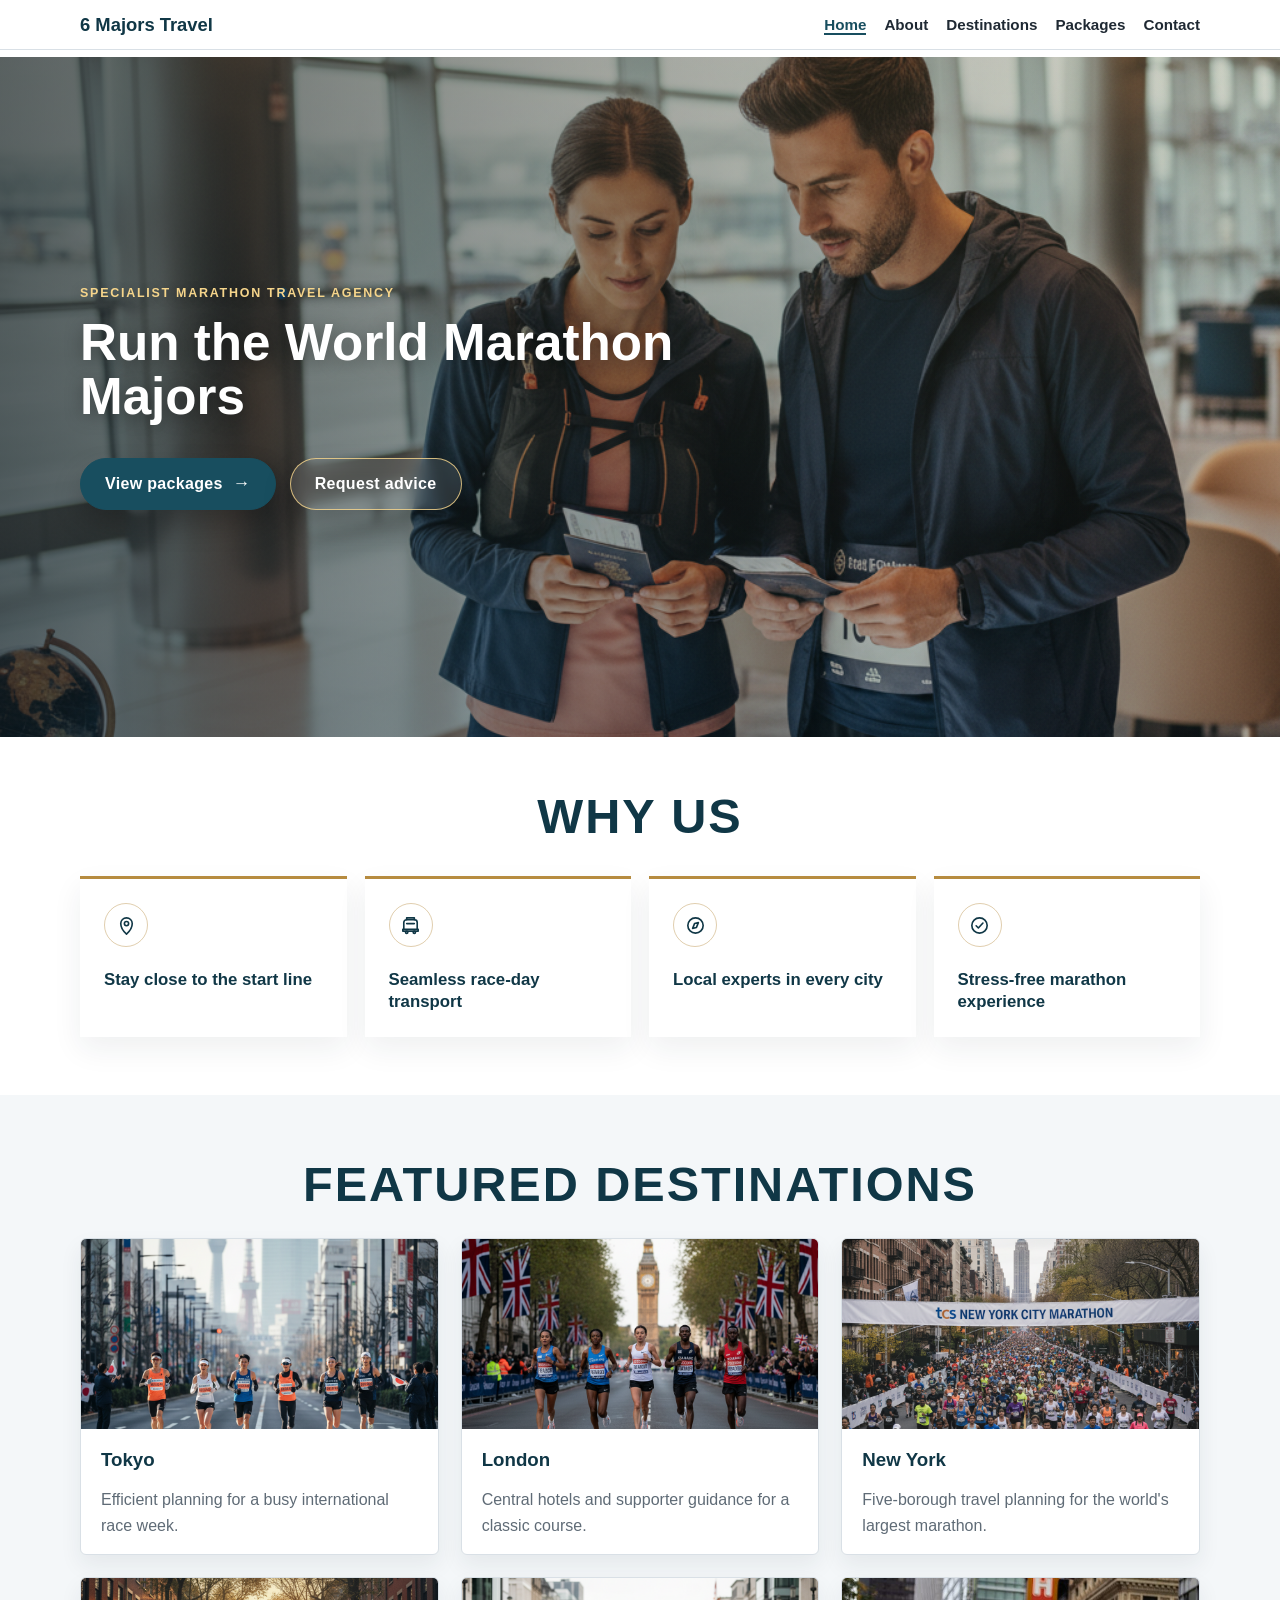
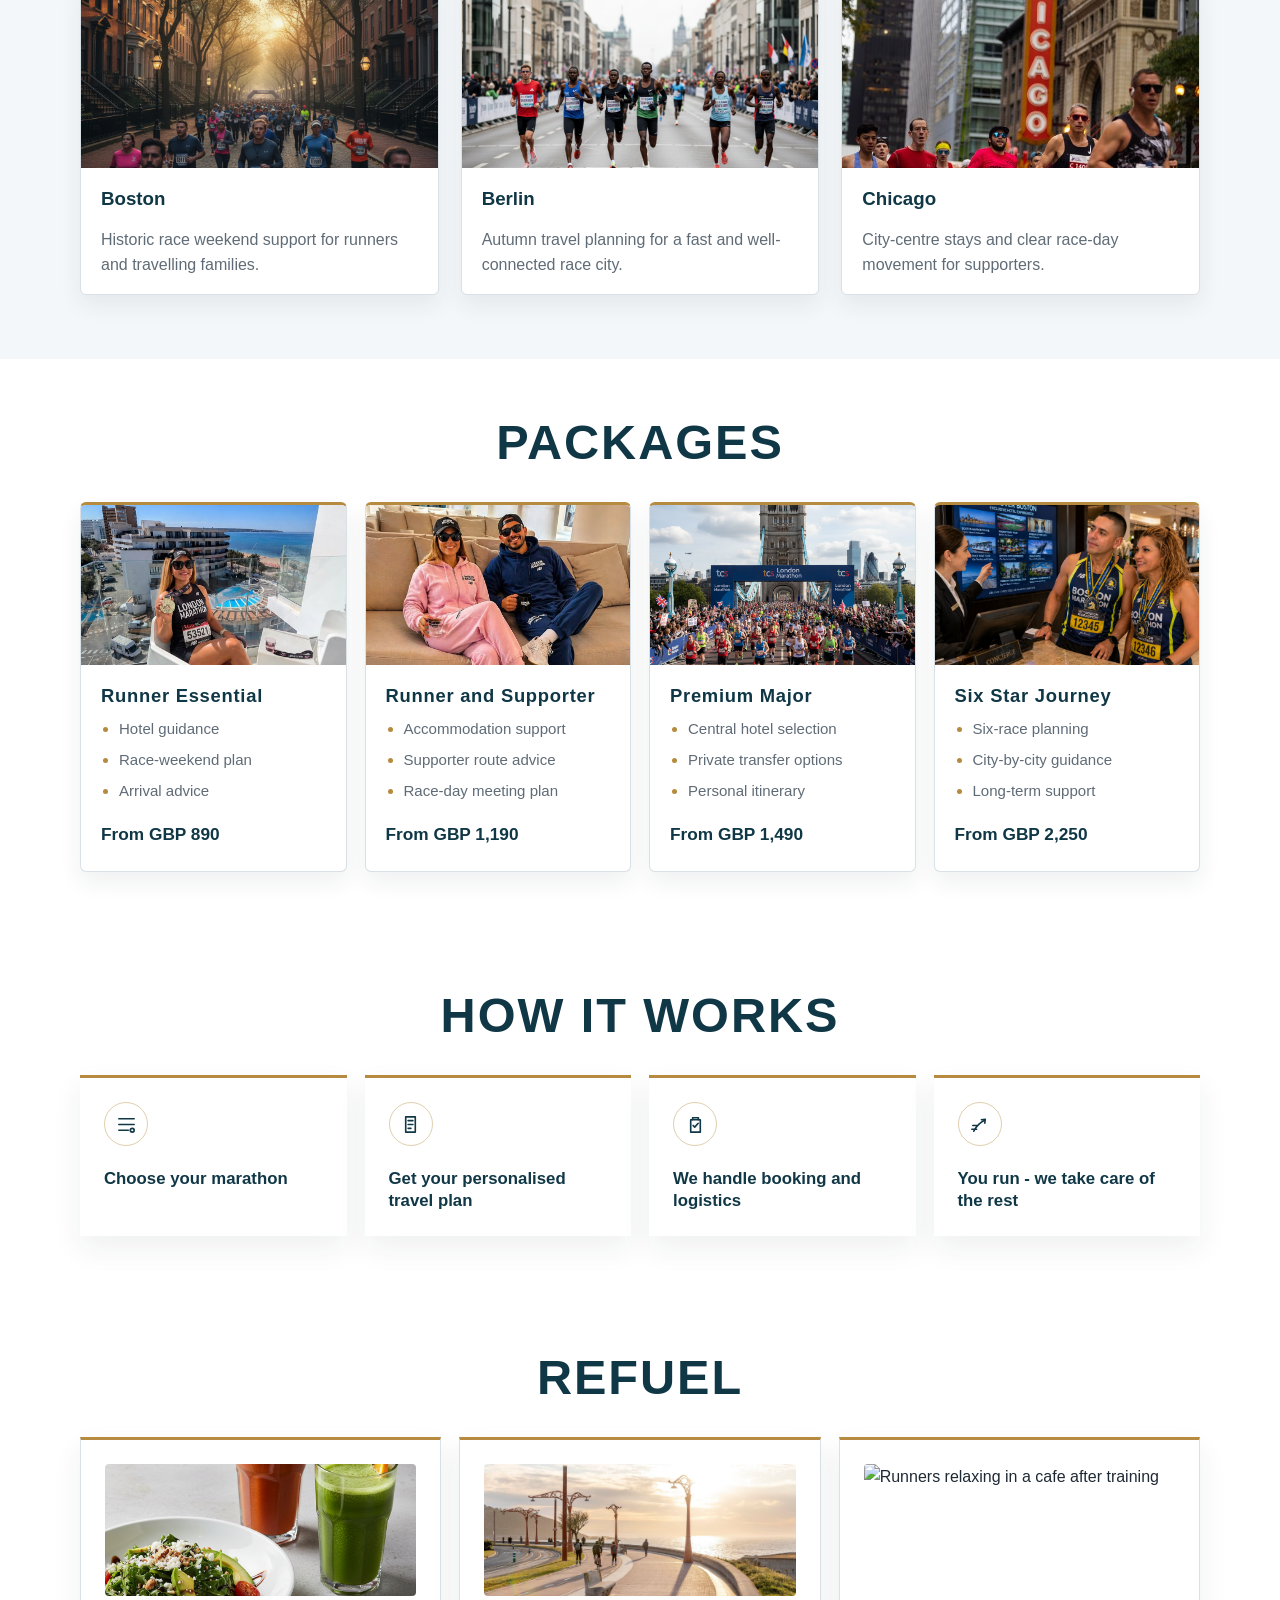
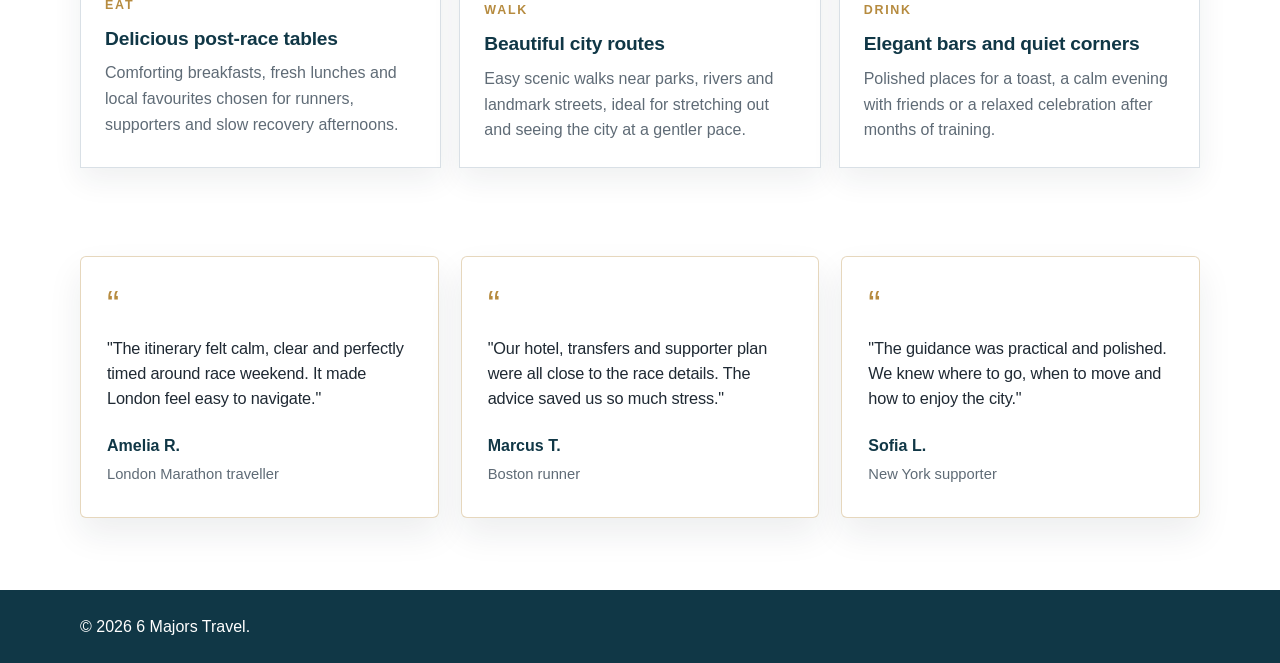
==== index.html @ 832b593b "mi cambio" ====
﻿<!DOCTYPE html>
<html lang="en">

<head>
  <meta charset="UTF-8">
  <meta name="viewport" content="width=device-width, initial-scale=1.0">
  <title>6 Majors Travel | Marathon Travel Agency</title>
  <link rel="stylesheet" href="style.css">
</head>

<body>
  <header class="site-header">
    <nav class="navbar" aria-label="Main navigation">
      <a class="logo" href="index.html">6 Majors Travel</a>
      <input class="nav-toggle-input" type="checkbox" id="nav-toggle-home">
      <label class="nav-toggle" for="nav-toggle-home">
        <span class="nav-toggle-line" aria-hidden="true"></span>
      </label>
      <ul class="nav-links">
        <li><a class="active" href="index.html">Home</a></li>
        <li><a href="about.html">About</a></li>
        <li><a href="destinations.html">Destinations</a></li>
        <li><a href="packages.html">Packages</a></li>
        <li><a href="contact.html">Contact</a></li>
      </ul>
    </nav>
  </header>

  <main>
    <section class="hero">
      <span class="hero-slide hero-slide-jornalist" aria-hidden="true"></span>
      <span class="hero-slide hero-slide-lucy" aria-hidden="true"></span>
      <div class="hero-copy">
        <p class="eyebrow">Specialist marathon travel agency</p>
        <h1>Run the World Marathon Majors</h1>

        <div class="hero-actions">
          <a class="button hero-button-primary" href="packages.html">View packages <span aria-hidden="true">→</span></a>
          <a class="button button-secondary hero-button-secondary" href="contact.html">Request advice</a>
        </div>
      </div>
    </section>

    <section class="section why-us-section">
      <div class="section-heading centered-heading">
        <h2>WHY US</h2>
      </div>
      <div class="why-us-grid">
        <article>
          <span class="why-icon" aria-hidden="true">
            <svg viewBox="0 0 24 24" focusable="false">
              <path d="M12 21s6-5.2 6-11a6 6 0 0 0-12 0c0 5.8 6 11 6 11Z"></path>
              <circle cx="12" cy="10" r="2.2"></circle>
            </svg>
          </span>
          <h3>Stay close to the start line</h3>
        </article>
        <article>
          <span class="why-icon" aria-hidden="true">
            <svg viewBox="0 0 24 24" focusable="false">
              <path d="M5 16V8.8C5 7.2 6.2 6 7.8 6h8.4C17.8 6 19 7.2 19 8.8V16"></path>
              <path d="M4 16h16v2H4z"></path>
              <path d="M8 6V4h8v2"></path>
              <circle cx="8" cy="19" r="1.2"></circle>
              <circle cx="16" cy="19" r="1.2"></circle>
              <path d="M8 10h8"></path>
            </svg>
          </span>
          <h3>Seamless race-day transport</h3>
        </article>
        <article>
          <span class="why-icon" aria-hidden="true">
            <svg viewBox="0 0 24 24" focusable="false">
              <circle cx="12" cy="12" r="8"></circle>
              <path d="m15 9-2 5-4 1 2-5 4-1Z"></path>
            </svg>
          </span>
          <h3>Local experts in every city</h3>
        </article>
        <article>
          <span class="why-icon" aria-hidden="true">
            <svg viewBox="0 0 24 24" focusable="false">
              <circle cx="12" cy="12" r="8"></circle>
              <path d="m8.5 12.3 2.3 2.3 4.8-5.2"></path>
            </svg>
          </span>
          <h3>Stress-free marathon experience</h3>
        </article>
      </div>
    </section>

    <section class="section muted">
      <div class="section-heading centered-heading">
        <h2>FEATURED DESTINATIONS</h2>
      </div>
      <div class="destination-preview">
        <article>
          <a class="destination-official-link" href="https://www.marathon.tokyo/en/" target="_blank" rel="noopener">
            <img src="assets/tokio2.png" alt="Tokyo city race scene">
            <h3>Tokyo</h3>
            <p>Efficient planning for a busy international race week.</p>
          </a>
        </article>
        <article>
          <a class="destination-official-link" href="https://www.tcslondonmarathon.com/" target="_blank" rel="noopener">
            <img src="assets/londi.png" alt="London marathon travel scene">
            <h3>London</h3>
            <p>Central hotels and supporter guidance for a classic course.</p>
          </a>
        </article>
        <article>
          <a class="destination-official-link" href="https://www.nyrr.org/tcsnycmarathon" target="_blank"
            rel="noopener">
            <img src="assets/nyork.png" alt="New York skyline">
            <h3>New York</h3>
            <p>Five-borough travel planning for the world's largest marathon.</p>
          </a>
        </article>
        <article>
          <a class="destination-official-link" href="https://www.baa.org/races/boston-marathon/" target="_blank"
            rel="noopener">
            <img src="assets/bostonepic.png" alt="Boston city race view">
            <h3>Boston</h3>
            <p>Historic race weekend support for runners and travelling families.</p>
          </a>
        </article>
        <article>
          <a class="destination-official-link" href="https://www.bmw-berlin-marathon.com/en/" target="_blank"
            rel="noopener">
            <img src="assets/berli.png" alt="Berlin city view">
            <h3>Berlin</h3>
            <p>Autumn travel planning for a fast and well-connected race city.</p>
          </a>
        </article>
        <article>
          <a class="destination-official-link" href="https://www.chicagomarathon.com/" target="_blank" rel="noopener">
            <img src="assets/chicago.jpg" alt="Chicago skyline">
            <h3>Chicago</h3>
            <p>City-centre stays and clear race-day movement for supporters.</p>
          </a>
        </article>
      </div>
    </section>

    <section class="section packages-section">
      <div class="section-heading centered-heading">
        <h2>PACKAGES</h2>
      </div>
      <div class="home-package-grid">
        <article class="package-card">
          <a class="package-contact-link" href="contact.html">
            <img src="assets/lucy3.png" alt="Runner Essential marathon travel package">
            <h2>Runner Essential</h2>
            <ul>
              <li>Hotel guidance</li>
              <li>Race-weekend plan</li>
              <li>Arrival advice</li>
            </ul>
            <p class="price">From GBP 890</p>
          </a>
        </article>
        <article class="package-card">
          <a class="package-contact-link" href="contact.html">
            <img src="assets/lucy4.png" alt="Runner and supporter travel package"
              style="--media-pos: center 28%; --media-pos-mobile: center 24%;">
            <h2>Runner and Supporter</h2>
            <ul>
              <li>Accommodation support</li>
              <li>Supporter route advice</li>
              <li>Race-day meeting plan</li>
            </ul>
            <p class="price">From GBP 1,190</p>
          </a>
        </article>
        <article class="package-card">
          <a class="package-contact-link" href="contact.html">
            <img src="assets/londonlast.png" alt="Premium city marathon travel package">
            <h2>Premium Major</h2>
            <ul>
              <li>Central hotel selection</li>
              <li>Private transfer options</li>
              <li>Personal itinerary</li>
            </ul>
            <p class="price">From GBP 1,490</p>
          </a>
        </article>
        <article class="package-card">
          <a class="package-contact-link" href="contact.html">
            <img src="assets/luzhotel.png" alt="Six Star Journey hotel travel package">
            <h2>Six Star Journey</h2>
            <ul>
              <li>Six-race planning</li>
              <li>City-by-city guidance</li>
              <li>Long-term support</li>
            </ul>
            <p class="price">From GBP 2,250</p>
          </a>
        </article>
      </div>
    </section>

    <section class="section how-it-works-section">
      <div class="section-heading centered-heading">
        <h2>HOW IT WORKS</h2>
      </div>
      <div class="process-grid">
        <article>
          <span class="why-icon" aria-hidden="true">
            <svg viewBox="0 0 24 24" focusable="false">
              <path d="M4 6h16"></path>
              <path d="M4 12h16"></path>
              <path d="M4 18h10"></path>
              <circle cx="18" cy="18" r="2"></circle>
            </svg>
          </span>
          <h3>Choose your marathon</h3>
        </article>
        <article>
          <span class="why-icon" aria-hidden="true">
            <svg viewBox="0 0 24 24" focusable="false">
              <path d="M7 4h10v16H7z"></path>
              <path d="M9.5 8h5"></path>
              <path d="M9.5 12h5"></path>
              <path d="M9.5 16h3"></path>
            </svg>
          </span>
          <h3>Get your personalised travel plan</h3>
        </article>
        <article>
          <span class="why-icon" aria-hidden="true">
            <svg viewBox="0 0 24 24" focusable="false">
              <path d="M7 7h10v13H7z"></path>
              <path d="M9 7V5h6v2"></path>
              <path d="m9.5 13 1.7 1.7 3.6-4"></path>
            </svg>
          </span>
          <h3>We handle booking and logistics</h3>
        </article>
        <article>
          <span class="why-icon" aria-hidden="true">
            <svg viewBox="0 0 24 24" focusable="false">
              <path d="M6 19c2-4.5 5.5-8.5 12-12"></path>
              <path d="m14 7 4-.5-.5 4"></path>
              <path d="M5 13h4"></path>
              <path d="M4 17h5"></path>
            </svg>
          </span>
          <h3>You run - we take care of the rest</h3>
        </article>
      </div>
    </section>

    <section class="section refuel-section">
      <div class="section-heading centered-heading">
        <h2>REFUEL</h2>
      </div>
      <div class="refuel-layout">
        <article class="refuel-feature">
          <img src="assets/healthy.png" alt="Fresh salad and smoothies for runners">
          <span>Eat</span>
          <h3>Delicious post-race tables</h3>
          <p>Comforting breakfasts, fresh lunches and local favourites chosen for runners, supporters and slow recovery
            afternoons.</p>
        </article>
        <article class="refuel-note">
          <img src="assets/Paseo-Maritimo-1536x862.jpg" alt="Seafront promenade for a recovery walk">
          <span>Walk</span>
          <h3>Beautiful city routes</h3>
          <p>Easy scenic walks near parks, rivers and landmark streets, ideal for stretching out and seeing the city at
            a gentler pace.</p>
        </article>
        <article class="refuel-note">
          <img src="assets/generated-image-1.png" alt="Runners relaxing in a cafe after training">
          <span>Drink</span>
          <h3>Elegant bars and quiet corners</h3>
          <p>Polished places for a toast, a calm evening with friends or a relaxed celebration after months of training.
          </p>
        </article>
      </div>
    </section>

    <section class="section testimonials" aria-label="Customer testimonials">
      <div class="testimonial-grid">
        <article class="testimonial-card">
          <p>"The itinerary felt calm, clear and perfectly timed around race weekend. It made London feel easy to
            navigate."</p>
          <h3>Amelia R.</h3>
          <span>London Marathon traveller</span>
        </article>
        <article class="testimonial-card">
          <p>"Our hotel, transfers and supporter plan were all close to the race details. The advice saved us so much
            stress."</p>
          <h3>Marcus T.</h3>
          <span>Boston runner</span>
        </article>
        <article class="testimonial-card">
          <p>"The guidance was practical and polished. We knew where to go, when to move and how to enjoy the city."</p>
          <h3>Sofia L.</h3>
          <span>New York supporter</span>
        </article>
      </div>
    </section>
  </main>

  <footer class="site-footer">
    <p>&copy; 2026 6 Majors Travel.</p>
  </footer>
</body>

</html>
---- style.css ----
:root {
  --ink: #1f2933;
  --muted: #5f6b76;
  --line: #d9e0e6;
  --panel: #ffffff;
  --soft: #f4f7f9;
  --brand: #184e5f;
  --brand-dark: #103746;
  --accent: #b68b3f;
  --shadow: 0 14px 32px rgba(31, 41, 51, 0.10);
}

* {
  box-sizing: border-box;
}

body {
  margin: 0;
  padding-top: 57px;
  background: #ffffff;
  color: var(--ink);
  font-family: Arial, Helvetica, sans-serif;
  font-size: 16px;
  line-height: 1.6;
}

img {
  display: block;
  max-width: 100%;
}

a {
  color: var(--brand);
}

a:focus,
button:focus,
input:focus,
select:focus,
textarea:focus {
  outline: 3px solid rgba(24, 78, 95, 0.35);
  outline-offset: 2px;
}

.site-header {
  position: fixed;
  top: 0;
  right: 0;
  left: 0;
  z-index: 10;
  background: #ffffff;
  border-bottom: 1px solid var(--line);
}

.navbar {
  display: flex;
  align-items: center;
  justify-content: space-between;
  gap: 28px;
  position: relative;
  width: min(1120px, calc(100% - 40px));
  margin: 0 auto;
  padding: 10px 0;
}

.logo {
  color: var(--brand-dark);
  font-size: 1.15rem;
  font-weight: 700;
  text-decoration: none;
}

.nav-links {
  display: flex;
  align-items: center;
  gap: 18px;
  margin: 0;
  padding: 0;
  list-style: none;
}

.nav-links a {
  color: var(--ink);
  font-size: 0.95rem;
  font-weight: 600;
  text-decoration: none;
}

.nav-links a:hover,
.nav-links a.active {
  color: var(--brand);
  border-bottom: 2px solid var(--brand);
}

.nav-toggle {
  display: none;
  align-items: center;
  justify-content: center;
  width: 48px;
  height: 48px;
  padding: 0;
  border: 1px solid rgba(16, 55, 70, 0.14);
  border-radius: 50%;
  background: #ffffff;
  color: var(--brand-dark);
  cursor: pointer;
  box-shadow: 0 10px 22px rgba(31, 41, 51, 0.08);
}

.nav-toggle-input {
  position: absolute;
  width: 1px;
  height: 1px;
  padding: 0;
  margin: -1px;
  overflow: hidden;
  clip: rect(0, 0, 0, 0);
  white-space: nowrap;
  border: 0;
}

.nav-toggle-line {
  position: relative;
  display: block;
  width: 20px;
  height: 2px;
  background: currentColor;
  transition: background 180ms ease;
}

.nav-toggle-line::before,
.nav-toggle-line::after {
  position: absolute;
  left: 0;
  width: 20px;
  height: 2px;
  background: currentColor;
  content: "";
  transition: transform 180ms ease, top 180ms ease;
}

.nav-toggle-line::before {
  top: -6px;
}

.nav-toggle-line::after {
  top: 6px;
}

.nav-toggle-input:checked + .nav-toggle .nav-toggle-line {
  background: transparent;
}

.nav-toggle-input:checked + .nav-toggle .nav-toggle-line::before {
  top: 0;
  transform: rotate(45deg);
}

.nav-toggle-input:checked + .nav-toggle .nav-toggle-line::after {
  top: 0;
  transform: rotate(-45deg);
}

.hero {
  display: flex;
  align-items: center;
  position: relative;
  overflow: hidden;
  width: 100%;
  min-height: 680px;
  padding: 96px max(20px, calc((100% - 1120px) / 2));
  background:
    linear-gradient(90deg, rgba(10, 22, 29, 0.64) 0%, rgba(10, 22, 29, 0.34) 44%, rgba(10, 22, 29, 0.06) 100%),
    linear-gradient(180deg, rgba(182, 139, 63, 0.16), rgba(16, 55, 70, 0.10));
}

.hero::before,
.hero::after,
.hero-slide {
  position: absolute;
  inset: 0;
  z-index: -1;
  background-size: cover;
  background-repeat: no-repeat;
  content: "";
}

.hero::before {
  background-image: url("assets/portada.png");
  background-position: 62% 28%;
  animation: heroFirstImage 40s infinite;
}

.hero::after {
  background-image: url("assets/run.webp");
  background-position: center 38%;
  opacity: 0;
  animation: heroSecondImage 40s infinite;
}

.hero-slide-jornalist {
  background-image: url("assets/jornalist.png");
  background-position: 53% center;
  opacity: 0;
  animation: heroThirdImage 40s infinite;
}

.hero-slide-lucy {
  background-image: url("assets/lucy11.png");
  background-position: center 38%;
  opacity: 0;
  animation: heroFourthImage 40s infinite;
}

.hero-copy {
  position: relative;
  max-width: 700px;
}

@keyframes heroFirstImage {
  0%,
  22% {
    opacity: 1;
  }

  27%,
  94% {
    opacity: 0;
  }

  100% {
    opacity: 1;
  }
}

@keyframes heroSecondImage {
  0%,
  22% {
    opacity: 0;
  }

  27%,
  47% {
    opacity: 1;
  }

  52%,
  100% {
    opacity: 0;
  }
}

@keyframes heroThirdImage {
  0%,
  47% {
    opacity: 0;
  }

  52%,
  72% {
    opacity: 1;
  }

  77%,
  100% {
    opacity: 0;
  }
}

@keyframes heroFourthImage {
  0%,
  72% {
    opacity: 0;
  }

  77%,
  94% {
    opacity: 1;
  }

  100% {
    opacity: 0;
  }
}

.hero h1,
.page-hero h1,
.section-heading h2 {
  margin: 0;
  color: var(--brand-dark);
  font-size: clamp(2.2rem, 4vw, 4.5rem);
  line-height: 1.05;
}

.hero p,
.page-hero p,
.section-heading p {
  color: var(--muted);
}

.hero h1 {
  color: #ffffff;
  max-width: 760px;
  text-shadow: 0 3px 18px rgba(0, 0, 0, 0.34);
}

.hero p {
  color: rgba(255, 255, 255, 0.94);
  max-width: 620px;
  text-shadow: 0 2px 12px rgba(0, 0, 0, 0.30);
}

.hero .eyebrow {
  color: #f6d58b;
}

.hero .button-secondary {
  border-color: rgba(246, 213, 139, 0.82);
  background: rgba(255, 255, 255, 0.10);
  color: #ffffff;
}

.hero .button-secondary:hover {
  background: rgba(246, 213, 139, 0.18);
}

.eyebrow {
  margin: 0 0 12px;
  color: var(--accent);
  font-size: 0.78rem;
  font-weight: 700;
  letter-spacing: 0.14em;
  text-transform: uppercase;
}

.hero-actions {
  display: flex;
  flex-wrap: wrap;
  gap: 14px;
  margin-top: 34px;
}

.hero .button {
  min-height: 52px;
  padding: 0 24px;
  border-radius: 999px;
  letter-spacing: 0.02em;
  box-shadow: 0 14px 28px rgba(0, 0, 0, 0.22);
  transition: transform 180ms ease, box-shadow 180ms ease, background 180ms ease;
}

.hero .button:hover {
  transform: translateY(-2px);
  box-shadow: 0 18px 34px rgba(0, 0, 0, 0.28);
}

.hero-button-primary {
  gap: 10px;
  border-color: #f6d58b;
  background: linear-gradient(135deg, #f6d58b, #b68b3f);
  color: #14222b;
}

.hero-button-primary:hover {
  background: linear-gradient(135deg, #ffe3a4, #c99b49);
}

.hero-button-primary span {
  font-size: 1.1rem;
  line-height: 1;
}

.hero-button-secondary {
  backdrop-filter: blur(8px);
}

.button {
  display: inline-flex;
  align-items: center;
  justify-content: center;
  min-height: 46px;
  padding: 0 20px;
  border: 1px solid var(--brand);
  background: var(--brand);
  color: #ffffff;
  font-weight: 700;
  text-decoration: none;
  cursor: pointer;
}

.button:hover {
  background: var(--brand-dark);
}

.button-secondary {
  background: #ffffff;
  color: var(--brand);
}

.button-secondary:hover {
  background: var(--soft);
}

.section,
.page-hero {
  width: min(1120px, calc(100% - 40px));
  margin: 0 auto;
  padding: 64px 0;
}

.intro-heading {
  position: relative;
  padding-top: 46px;
  padding-bottom: 34px;
  background: #ffffff;
}

.intro-heading::before {
  display: block;
  width: 72px;
  height: 3px;
  margin: 0 auto 22px;
  background: var(--accent);
  content: "";
}

.intro-heading .section-heading {
  margin-bottom: 0;
}

.intro-heading h2 {
  max-width: 820px;
  margin-right: auto;
  margin-left: auto;
  font-size: clamp(2rem, 3.2vw, 3.4rem);
  line-height: 1.12;
}

.intro-heading .eyebrow {
  margin-bottom: 10px;
}

.why-us-section,
.how-it-works-section {
  padding-top: 54px;
  padding-bottom: 58px;
}

.why-us-section .section-heading,
.how-it-works-section .section-heading {
  margin-bottom: 34px;
}

.why-us-section h2,
.how-it-works-section h2 {
  font-size: clamp(2rem, 3.8vw, 3.5rem);
  letter-spacing: 0.04em;
}

.why-us-grid,
.process-grid {
  display: grid;
  grid-template-columns: repeat(4, minmax(0, 1fr));
  gap: 18px;
}

.why-us-grid article,
.process-grid article {
  min-height: 150px;
  padding: 24px;
  border-top: 3px solid var(--accent);
  background: #ffffff;
  box-shadow: 0 12px 28px rgba(31, 41, 51, 0.07);
}

.why-icon {
  display: inline-flex;
  align-items: center;
  justify-content: center;
  width: 44px;
  height: 44px;
  margin-bottom: 22px;
  border: 1px solid rgba(182, 139, 63, 0.42);
  border-radius: 50%;
  color: var(--brand-dark);
}

.why-icon svg {
  width: 23px;
  height: 23px;
  fill: none;
  stroke: currentColor;
  stroke-linecap: round;
  stroke-linejoin: round;
  stroke-width: 1.7;
}

.why-us-grid h3,
.process-grid h3 {
  margin: 0;
  color: var(--brand-dark);
  font-size: 1.05rem;
  line-height: 1.3;
}

.page-hero {
  max-width: 860px;
  text-align: center;
}

.page-hero p:last-child {
  margin-right: auto;
  margin-left: auto;
  max-width: 720px;
}

.muted {
  width: 100%;
  max-width: none;
  padding-right: max(20px, calc((100% - 1120px) / 2));
  padding-left: max(20px, calc((100% - 1120px) / 2));
  background: var(--soft);
}

.section-heading {
  max-width: 720px;
  margin-bottom: 28px;
}

.centered-heading {
  margin-right: auto;
  margin-left: auto;
  text-align: center;
}

.mobile-scroll-hint {
  display: none;
}

main > .section .centered-heading h2 {
  font-size: clamp(2rem, 3.8vw, 3.5rem);
  letter-spacing: 0.04em;
}

.service-grid,
.destination-preview,
.destination-grid,
.package-grid,
.testimonial-grid {
  display: grid;
  grid-template-columns: repeat(3, minmax(0, 1fr));
  gap: 22px;
}

.info-card,
.destination-preview article,
.destination-card,
.package-card,
.contact-panel {
  background: var(--panel);
  border: 1px solid var(--line);
  border-radius: 6px;
  box-shadow: 0 10px 22px rgba(31, 41, 51, 0.07);
}

.info-card {
  padding: 24px;
}

.info-card h3,
.destination-preview h3,
.destination-card h2,
.package-card h2,
.contact-panel h2,
.reference-list h2 {
  margin: 0 0 10px;
  color: var(--brand-dark);
  line-height: 1.2;
}

.info-card p,
.destination-preview p,
.destination-card p,
.package-card p,
.contact-panel p,
.reference-list p {
  color: var(--muted);
}

.destination-preview article,
.destination-card,
.package-card {
  overflow: hidden;
}

.destination-preview article.no-border,
.destination-card.no-border {
  border: 0;
}

.destination-preview img,
.destination-card img,
.package-card img {
  width: 100%;
  height: 190px;
  object-fit: var(--media-fit, cover);
  object-position: var(--media-pos, center);
  background: var(--soft);
}

.destination-preview img {
  transition: transform 260ms ease;
}

.destination-preview article:hover img {
  transform: scale(1.04);
}

.destination-preview h3,
.destination-preview p,
.destination-preview .card-link,
.destination-card h2,
.destination-card p,
.package-card h2,
.package-card p,
.package-card ul {
  margin-right: 20px;
  margin-left: 20px;
}

.destination-preview h3,
.destination-card h2,
.package-card h2 {
  margin-top: 20px;
}

.card-link {
  display: inline-flex;
  margin-bottom: 22px;
  color: var(--brand);
  font-size: 0.92rem;
  font-weight: 700;
  text-decoration: none;
}

.card-link:hover {
  color: var(--brand-dark);
  text-decoration: underline;
}

.destination-official-link {
  display: block;
  color: inherit;
  text-decoration: none;
}

.destination-official-link:focus-visible {
  outline: 3px solid rgba(24, 78, 95, 0.35);
  outline-offset: 4px;
}

.package-contact-link {
  display: block;
  color: inherit;
  text-decoration: none;
}

.package-contact-link:focus-visible {
  outline: 3px solid rgba(24, 78, 95, 0.35);
  outline-offset: 4px;
}

.refuel-section {
  padding-top: 58px;
  padding-bottom: 64px;
}

.refuel-section .section-heading {
  margin-bottom: 34px;
}

.refuel-section h2 {
  font-size: clamp(2rem, 3.8vw, 3.5rem);
  letter-spacing: 0.04em;
}

.refuel-layout {
  display: grid;
  grid-template-columns: repeat(3, minmax(0, 1fr));
  gap: 18px;
}

.refuel-feature,
.refuel-note {
  min-height: 260px;
  padding: 24px;
  border: 1px solid var(--line);
  border-top: 3px solid var(--accent);
  background: #ffffff;
  box-shadow: 0 12px 28px rgba(31, 41, 51, 0.07);
}

.refuel-feature {
  display: flex;
  flex-direction: column;
}

.refuel-feature img,
.refuel-note img {
  width: 100%;
  height: 132px;
  object-fit: cover;
  border-radius: 4px;
  object-position: var(--media-pos, center);
}

.refuel-feature span,
.refuel-note span {
  color: var(--accent);
  font-size: 0.78rem;
  font-weight: 700;
  letter-spacing: 0.14em;
  text-transform: uppercase;
}

.refuel-feature h3,
.refuel-note h3 {
  margin: 12px 0 10px;
  color: var(--brand-dark);
  line-height: 1.18;
  letter-spacing: -0.01em;
}

.refuel-feature h3,
.refuel-note h3 {
  font-size: 1.2rem;
}

.refuel-feature p,
.refuel-note p {
  margin: 0;
  color: var(--muted);
}

.packages-section {
  padding-top: 58px;
  padding-bottom: 64px;
}

.packages-section .section-heading {
  margin-bottom: 34px;
}

.packages-section h2 {
  font-size: clamp(2rem, 3.8vw, 3.5rem);
  letter-spacing: 0.04em;
}

.home-package-grid {
  display: grid;
  grid-template-columns: repeat(4, minmax(0, 1fr));
  gap: 18px;
}

.home-package-grid .package-card {
  border-top: 3px solid var(--accent);
}

.home-package-grid .package-card img {
  height: 160px;
}

.home-package-grid .package-card h2 {
  font-size: 1.15rem;
}

.home-package-grid .package-card ul {
  display: grid;
  gap: 7px;
  margin-top: 0;
  margin-bottom: 18px;
  color: var(--muted);
  font-size: 0.94rem;
}

.home-package-grid .package-card li::marker {
  color: var(--accent);
}

.home-package-grid .price {
  margin-bottom: 22px;
  color: var(--brand-dark);
  font-size: 1.08rem;
}

.testimonials {
  padding-top: 24px;
  padding-bottom: 72px;
}

.testimonial-card {
  position: relative;
  padding: 30px 26px;
  background: #ffffff;
  border: 1px solid rgba(182, 139, 63, 0.34);
  border-radius: 6px;
  box-shadow: 0 16px 34px rgba(31, 41, 51, 0.08);
}

.testimonial-card::before {
  display: block;
  margin-bottom: 12px;
  color: var(--accent);
  font-size: 2.3rem;
  line-height: 1;
  content: "\201C";
}

.testimonial-card p {
  margin: 0 0 22px;
  color: var(--ink);
  font-size: 1.02rem;
  line-height: 1.55;
  letter-spacing: -0.01em;
}

.testimonial-card h3 {
  margin: 0;
  color: var(--brand-dark);
  font-size: 1rem;
}

.testimonial-card span {
  display: block;
  margin-top: 4px;
  color: var(--muted);
  font-size: 0.92rem;
}

.final-cta {
  padding-top: 24px;
  padding-bottom: 72px;
  text-align: center;
}

.final-cta-box {
  max-width: 920px;
  margin: 0 auto;
  padding: 42px 28px;
  border: 1px solid rgba(246, 213, 139, 0.72);
  border-radius: 6px;
  background: var(--brand-dark);
  color: #ffffff;
}

.final-cta-box h2 {
  max-width: 780px;
  margin: 0 auto 26px;
  color: #ffffff;
  font-size: clamp(2rem, 4vw, 4rem);
  line-height: 1.05;
}

.final-cta-box .button {
  border-color: #f6d58b;
  background: linear-gradient(135deg, #f6d58b, #b68b3f);
  color: #14222b;
}

.final-cta-box .button:hover {
  background: linear-gradient(135deg, #ffe3a4, #c99b49);
}

.two-column {
  display: grid;
  grid-template-columns: minmax(0, 1fr) minmax(280px, 0.85fr);
  gap: 38px;
  align-items: center;
}

.two-column img {
  width: 100%;
  height: 380px;
  object-fit: cover;
  object-position: var(--media-pos, center);
  border-radius: 6px;
  box-shadow: var(--shadow);
}

.price {
  color: var(--brand-dark);
  font-size: 1.3rem;
  font-weight: 700;
}

.package-card ul {
  padding-left: 18px;
  color: var(--muted);
}

.featured {
  border-top: 4px solid var(--accent);
}

.contact-layout {
  display: grid;
  grid-template-columns: minmax(0, 1fr) 340px;
  gap: 32px;
  align-items: start;
}

.contact-form {
  display: grid;
  gap: 12px;
  padding: 26px;
  background: var(--soft);
  border: 1px solid var(--line);
  border-radius: 6px;
}

.contact-form label {
  font-weight: 700;
}

.contact-form input,
.contact-form select,
.contact-form textarea {
  width: 100%;
  padding: 12px;
  border: 1px solid #b9c4cc;
  border-radius: 4px;
  background: #ffffff;
  color: var(--ink);
  font: inherit;
}

.contact-panel {
  padding: 24px;
}

.reference-list {
  max-width: 860px;
  margin: 0 auto;
}

.reference-list p {
  padding-bottom: 14px;
  border-bottom: 1px solid var(--line);
}

.site-footer {
  display: flex;
  align-items: center;
  justify-content: space-between;
  gap: 20px;
  padding: 24px max(20px, calc((100% - 1120px) / 2));
  background: var(--brand-dark);
  color: #ffffff;
}

.site-footer p {
  margin: 0;
}

.site-footer a {
  color: #ffffff;
}

@media (max-width: 860px) {
  body {
    padding-top: 65px;
  }

  .site-header {
    z-index: 1000;
  }

  .navbar {
    flex-wrap: wrap;
    gap: 16px;
    padding: 8px 0;
  }

  .nav-toggle {
    display: inline-flex;
  }

  .nav-links {
    display: none;
    position: absolute;
    top: calc(100% + 10px);
    right: 0;
    left: 0;
    z-index: 9;
    flex-direction: column;
    align-items: stretch;
    gap: 6px;
    padding: 14px;
    border: 1px solid rgba(16, 55, 70, 0.10);
    border-radius: 18px;
    background: rgba(255, 255, 255, 0.97);
    box-shadow: 0 20px 42px rgba(16, 55, 70, 0.16);
    opacity: 0;
    visibility: hidden;
    transform: translateY(-8px);
    pointer-events: none;
    transition: opacity 180ms ease, transform 180ms ease, visibility 180ms ease;
  }

  .nav-toggle-input:checked ~ .nav-links {
    display: flex;
    opacity: 1;
    visibility: visible;
    transform: translateY(0);
    pointer-events: auto;
  }

  .nav-links li {
    width: 100%;
  }

  .nav-links a {
    display: block;
    width: 100%;
    padding: 11px 12px;
    border-radius: 12px;
  }

  .nav-links a:hover,
  .nav-links a.active {
    border-bottom: none;
    background: var(--soft);
  }

  .site-footer {
    flex-direction: column;
    align-items: flex-start;
  }

  .nav-links {
    gap: 10px;
  }

  .two-column,
  .contact-layout {
    grid-template-columns: 1fr;
    gap: 24px;
  }

  .service-grid,
  .destination-preview,
  .destination-grid,
  .package-grid,
  .testimonial-grid,
  .why-us-grid,
  .process-grid,
  .home-package-grid {
    grid-template-columns: 1fr 1fr;
  }

  .refuel-layout {
    grid-template-columns: 1fr 1fr;
  }

  .hero {
    min-height: 620px;
    padding-top: 84px;
    padding-bottom: 84px;
  }

  .hero-copy {
    max-width: 560px;
  }

  .page-hero {
    padding-top: 52px;
    padding-bottom: 40px;
  }

  .final-cta-box {
    padding: 34px 24px;
  }

  .refuel-feature h3,
  .refuel-note h3 {
    line-height: 1.14;
    letter-spacing: -0.015em;
  }

  .refuel-feature p,
  .refuel-note p,
  .testimonial-card p {
    line-height: 1.38;
    letter-spacing: -0.01em;
  }
}

@media (max-width: 560px) {
  .navbar,
  .section,
  .page-hero {
    width: min(100% - 28px, 1120px);
  }

  .section,
  .page-hero {
    padding-top: 42px;
    padding-bottom: 42px;
  }

  .section-heading {
    margin-bottom: 18px;
  }

  .mobile-scroll-hint {
    display: block;
    margin: 8px 0 0;
    color: var(--muted);
    font-size: 0.72rem;
    font-weight: 700;
    letter-spacing: 0.08em;
    text-transform: uppercase;
  }

  .eyebrow {
    margin-bottom: 8px;
    font-size: 0.72rem;
  }

  .nav-links {
    width: 100%;
  }

  .service-grid {
    grid-template-columns: 1fr;
  }

  .destination-grid,
  .package-grid,
  .home-package-grid {
    display: grid;
    grid-template-columns: repeat(2, minmax(0, 1fr));
    gap: 12px;
  }

  .destination-preview {
    display: flex;
    position: relative;
    gap: 12px;
    overflow-x: auto;
    padding-bottom: 8px;
    padding-left: 2px;
    scroll-padding-left: 2px;
    scroll-snap-type: x proximity;
    overscroll-behavior-x: contain;
    scrollbar-width: thin;
    -webkit-overflow-scrolling: touch;
  }

  .destination-preview::after {
    position: sticky;
    right: 0;
    width: 28px;
    min-width: 28px;
    background: linear-gradient(90deg, rgba(244, 247, 249, 0), rgba(244, 247, 249, 0.96));
    content: "";
    pointer-events: none;
  }

  .refuel-layout,
  .testimonial-grid {
    display: grid;
    grid-auto-flow: column;
    grid-auto-columns: 88%;
    gap: 14px;
    overflow-x: auto;
    padding-bottom: 8px;
    padding-left: 2px;
    scroll-padding-left: 2px;
    scroll-snap-type: x proximity;
    overscroll-behavior-x: contain;
    scrollbar-width: thin;
    -webkit-overflow-scrolling: touch;
  }

  .destination-preview article {
    flex: 0 0 72%;
    min-height: 100%;
    scroll-snap-align: start;
  }

  .refuel-feature,
  .refuel-note,
  .testimonial-card {
    min-height: 100%;
    scroll-snap-align: start;
  }

  .why-us-grid {
    grid-template-columns: repeat(2, minmax(0, 1fr));
    gap: 12px;
  }

  .process-grid {
    grid-template-columns: repeat(2, minmax(0, 1fr));
    gap: 12px;
  }

  .hero {
    align-items: flex-start;
    min-height: 560px;
    padding: 28px 14px 62px;
  }

  .hero-actions {
    width: 100%;
    margin-top: 130px;
    gap: 8px;
  }

  .hero .button {
    width: auto;
    min-height: 38px;
    padding: 0 14px;
    font-size: 0.82rem;
    box-shadow: none;
  }

  .hero-button-primary {
    border-color: rgba(246, 213, 139, 0.78);
    background: rgba(246, 213, 139, 0.82);
  }

  .hero-button-secondary {
    border-color: rgba(255, 255, 255, 0.46);
    background: rgba(255, 255, 255, 0.08);
  }

  .hero::before {
    background-position: 70% top !important;
  }

  .hero::after {
    background-position: 60% top !important;
  }

  .hero-slide-jornalist {
    background-position: 58% top !important;
  }

  .hero-slide-lucy {
    background-position: center top !important;
  }

  .two-column img {
    height: 280px;
    object-position: var(--media-pos-mobile, var(--media-pos, center 40%));
  }

  .destination-preview img,
  .destination-card img,
  .package-card img,
  .refuel-feature img,
  .refuel-note img {
    height: 118px;
    object-position: var(--media-pos-mobile, var(--media-pos, center));
  }

  .contact-form,
  .contact-panel,
  .info-card,
  .refuel-feature,
  .refuel-note,
  .testimonial-card,
  .why-us-grid article,
  .process-grid article {
    padding: 20px;
  }

  .why-us-grid article {
    min-height: 0;
    display: flex;
    flex-direction: column;
    align-items: center;
    justify-content: center;
    padding: 18px 12px;
    text-align: center;
  }

  .why-us-grid h3 {
    font-size: 0.88rem;
    line-height: 1.2;
  }

  .why-us-grid .why-icon {
    width: 38px;
    height: 38px;
    margin-bottom: 14px;
  }

  .why-us-grid .why-icon svg {
    width: 20px;
    height: 20px;
  }

  .process-grid article {
    min-height: 0;
    display: flex;
    flex-direction: column;
    align-items: center;
    justify-content: center;
    padding: 18px 12px;
    text-align: center;
  }

  .process-grid h3 {
    font-size: 0.88rem;
    line-height: 1.2;
  }

  .process-grid .why-icon {
    width: 38px;
    height: 38px;
    margin-bottom: 14px;
  }

  .process-grid .why-icon svg {
    width: 20px;
    height: 20px;
  }

  .destination-preview h3,
  .destination-preview p,
  .destination-preview .card-link,
  .destination-card h2,
  .destination-card p,
  .package-card h2,
  .package-card p,
  .package-card ul {
    margin-right: 14px;
    margin-left: 14px;
  }

  .destination-preview h3,
  .destination-card h2,
  .package-card h2 {
    margin-top: 12px;
    margin-bottom: 6px;
    font-size: 0.94rem;
  }

  .destination-preview p,
  .destination-card p,
  .package-card p,
  .refuel-feature p,
  .refuel-note p,
  .testimonial-card p,
  .page-hero p:last-child {
    overflow: visible;
  }

  .home-package-grid .package-card ul,
  .package-grid .package-card ul {
    display: none;
  }

  .destination-preview article,
  .destination-card,
  .package-card {
    min-height: 100%;
  }

  .destination-preview article,
  .package-card {
    display: flex;
    flex-direction: column;
  }

  .destination-preview p,
  .destination-card p,
  .package-card p:not(.price) {
    margin-bottom: 14px;
    font-size: 0.9rem;
    line-height: 1.32;
    max-width: 22ch;
    text-wrap: balance;
  }

  .home-package-grid .price,
  .package-card .price {
    margin-top: 0;
    margin-bottom: 14px;
    font-size: 0.96rem;
    line-height: 1.2;
  }

  .refuel-feature,
  .refuel-note,
  .testimonial-card {
    min-height: 0;
  }

  .refuel-layout {
    grid-auto-flow: row;
    grid-template-columns: 1fr 1fr;
    gap: 12px;
    overflow: visible;
    padding-bottom: 0;
    padding-left: 0;
    scroll-padding-left: 0;
    scroll-snap-type: none;
  }

  .refuel-feature,
  .refuel-note {
    display: flex;
    flex-direction: column;
    justify-content: flex-start;
    padding: 16px;
    overflow: hidden;
  }

  .refuel-feature {
    grid-column: 1 / -1;
  }

  .refuel-feature h3,
  .refuel-note h3 {
    display: block;
    width: 100%;
    font-size: 0.82rem;
    line-height: 1.1;
    letter-spacing: -0.015em;
    max-width: 13ch;
    margin-right: 0;
    margin-left: 0;
    text-wrap: balance;
  }

  .refuel-feature h3 {
    max-width: none;
    text-wrap: pretty;
  }

  .refuel-feature p,
  .refuel-note p {
    font-size: 0.76rem;
    line-height: 1.18;
    letter-spacing: -0.01em;
    max-width: 27ch;
    margin-right: 0;
    margin-left: 0;
    text-wrap: pretty;
  }

  .refuel-feature img,
  .refuel-note img {
    height: 120px;
    margin-bottom: 10px;
  }

  .refuel-feature img {
    object-position: center 48%;
  }

  .refuel-feature span,
  .refuel-note span {
    margin-bottom: 5px;
    font-size: 0.66rem;
  }

  .testimonial-card {
    padding: 10px 11px;
  }

  .testimonial-card::before {
    margin-bottom: 6px;
    font-size: 1.6rem;
  }

  .testimonial-card p {
    margin-bottom: 6px;
    font-size: 0.64rem;
    line-height: 1.08;
    letter-spacing: -0.01em;
    max-width: 16ch;
    margin-right: 0;
    margin-left: 0;
    text-wrap: pretty;
  }

  .testimonial-card h3 {
    font-size: 0.7rem;
    line-height: 1.08;
  }

  .testimonial-card span {
    font-size: 0.6rem;
    line-height: 1.08;
  }

  .refuel-feature,
  .refuel-note,
  .testimonial-card {
    text-align: left;
  }

  .testimonial-grid {
    grid-auto-columns: 42%;
    gap: 8px;
    padding-left: 0;
  }

  .card-link {
    margin-bottom: 16px;
    margin-top: auto;
  }

  .reference-list p {
    overflow-wrap: anywhere;
  }

  .site-footer {
    padding-top: 22px;
    padding-bottom: 22px;
    padding-right: 14px;
    padding-left: 14px;
  }
}

@media (max-width: 420px) {
  .logo {
    max-width: calc(100% - 64px);
    font-size: 1rem;
  }

  .hero h1,
  .page-hero h1,
  .section-heading h2 {
    line-height: 1.1;
  }

  .muted {
    padding-right: 14px;
    padding-left: 14px;
  }

  .final-cta-box {
    padding: 30px 18px;
  }

  .destination-grid,
  .package-grid,
  .home-package-grid {
    grid-template-columns: 1fr 1fr;
    gap: 10px;
  }

  .destination-preview {
    gap: 10px;
  }

  .mobile-scroll-hint {
    font-size: 0.68rem;
  }

  .destination-preview article {
    flex-basis: 78%;
  }

  .destination-preview img,
  .destination-card img,
  .package-card img {
    height: 104px;
  }

  .destination-preview h3,
  .destination-card h2,
  .package-card h2 {
    font-size: 0.88rem;
    line-height: 1.15;
    max-width: 16ch;
    text-wrap: balance;
  }

  .destination-preview p,
  .destination-card p,
  .package-card p:not(.price) {
    font-size: 0.84rem;
    line-height: 1.28;
    max-width: 20ch;
  }

  .home-package-grid .price,
  .package-card .price {
    font-size: 0.9rem;
  }

  .refuel-layout {
    grid-template-columns: 1fr;
  }

  .refuel-feature,
  .refuel-note {
    padding: 14px;
  }

  .refuel-feature img,
  .refuel-note img {
    height: 108px;
  }

  .testimonial-grid {
    grid-auto-columns: 50%;
  }
}
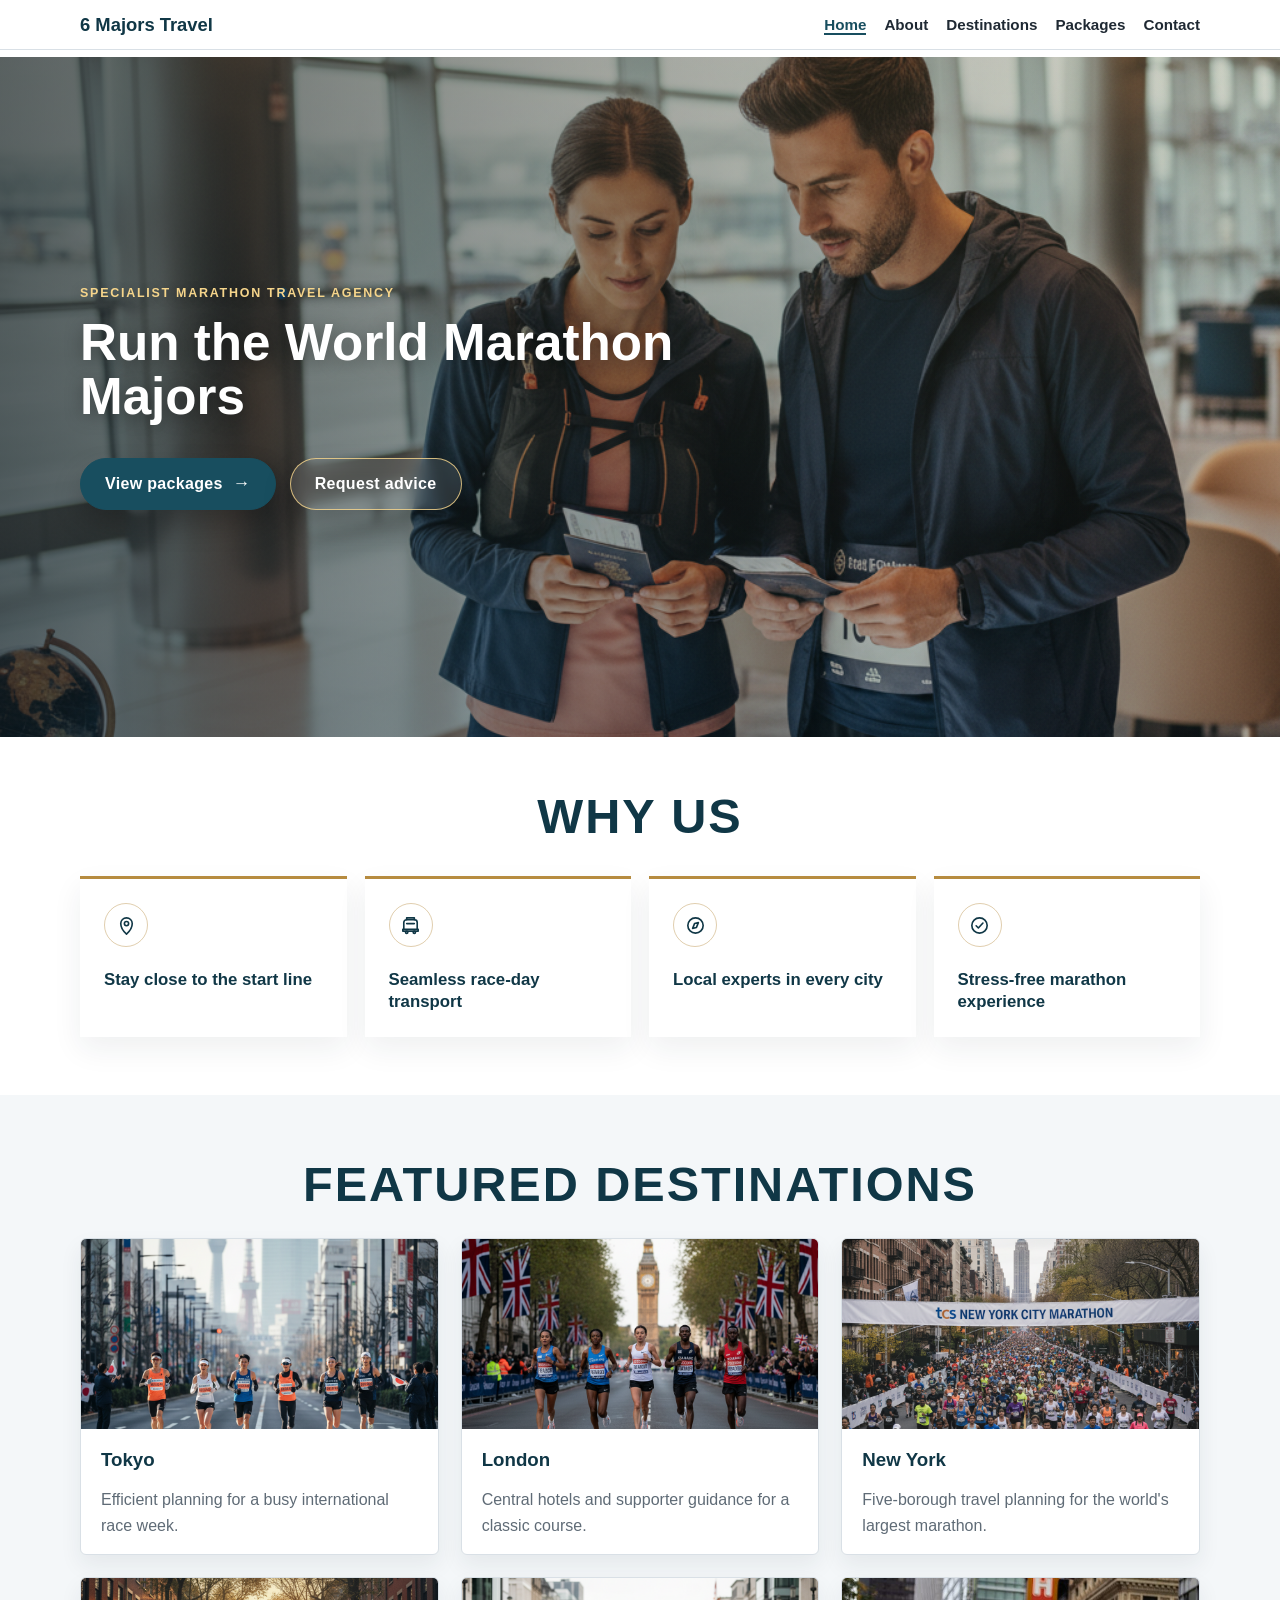
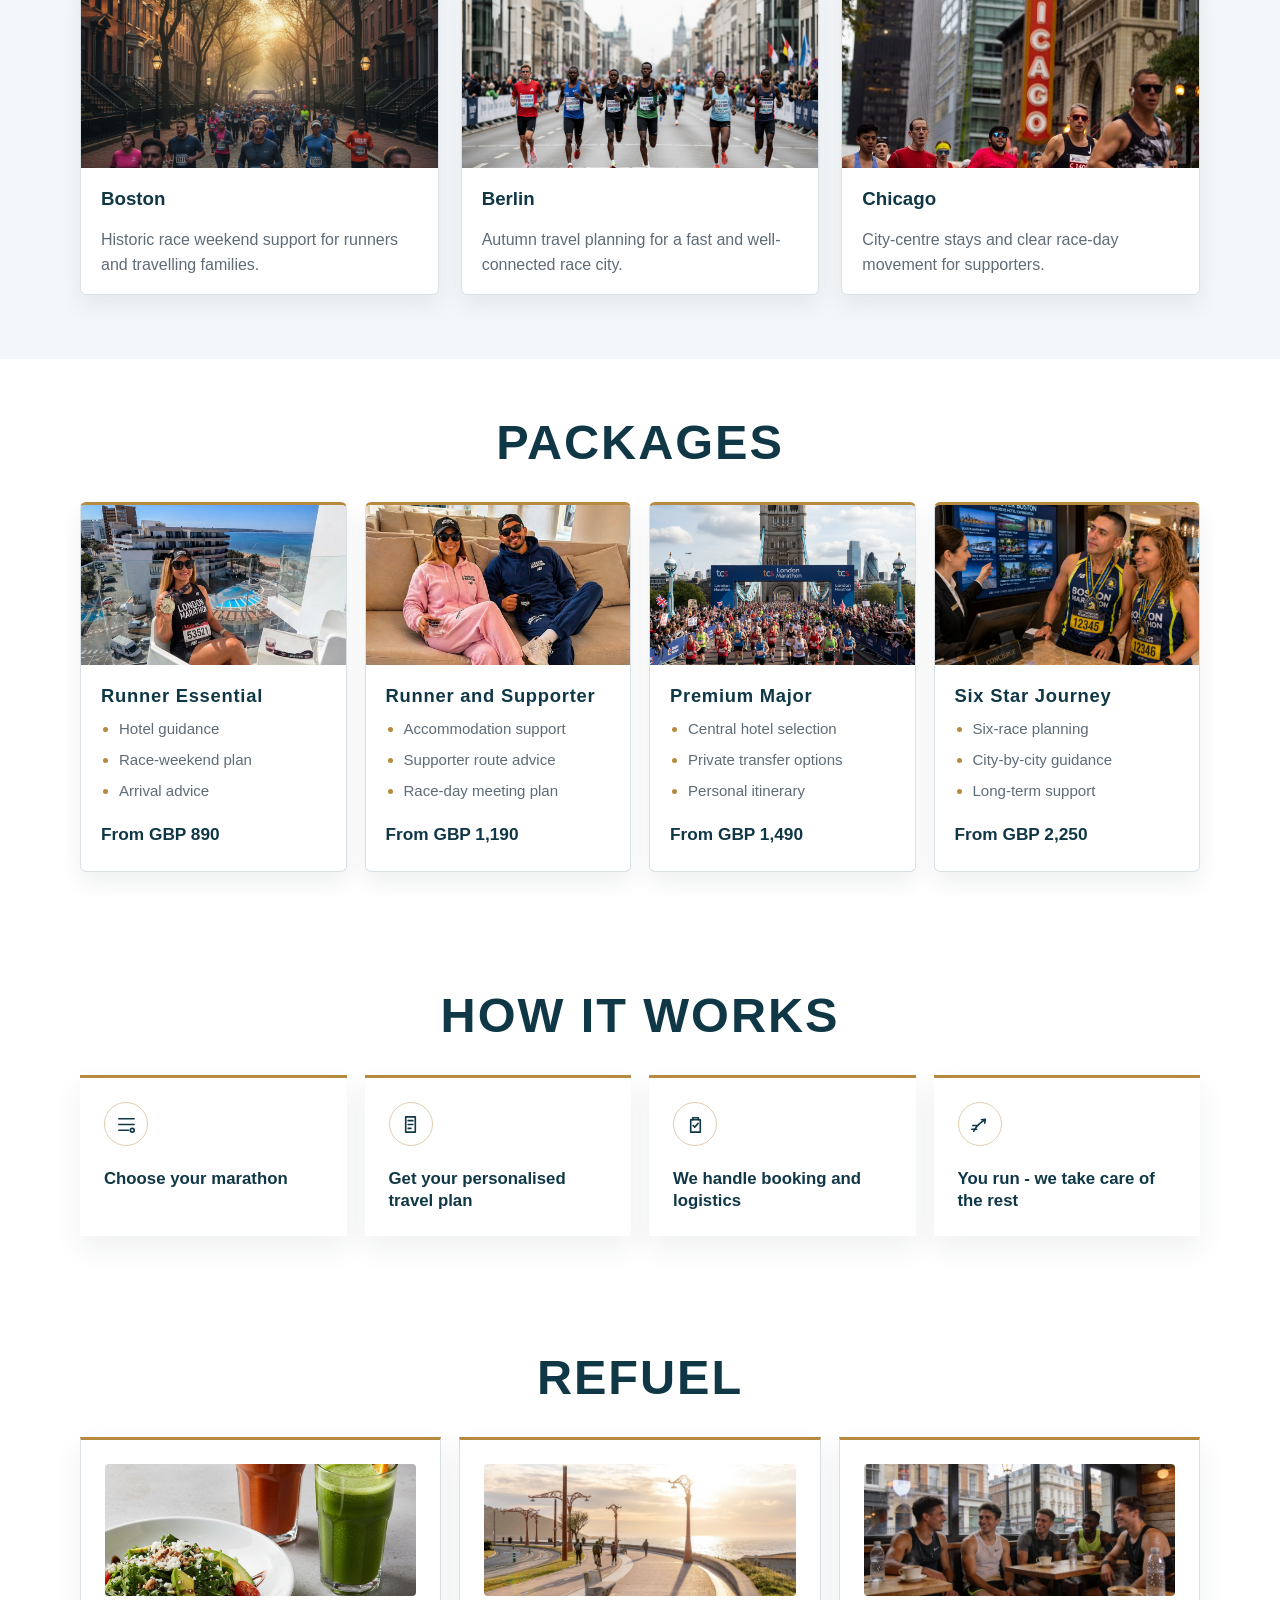
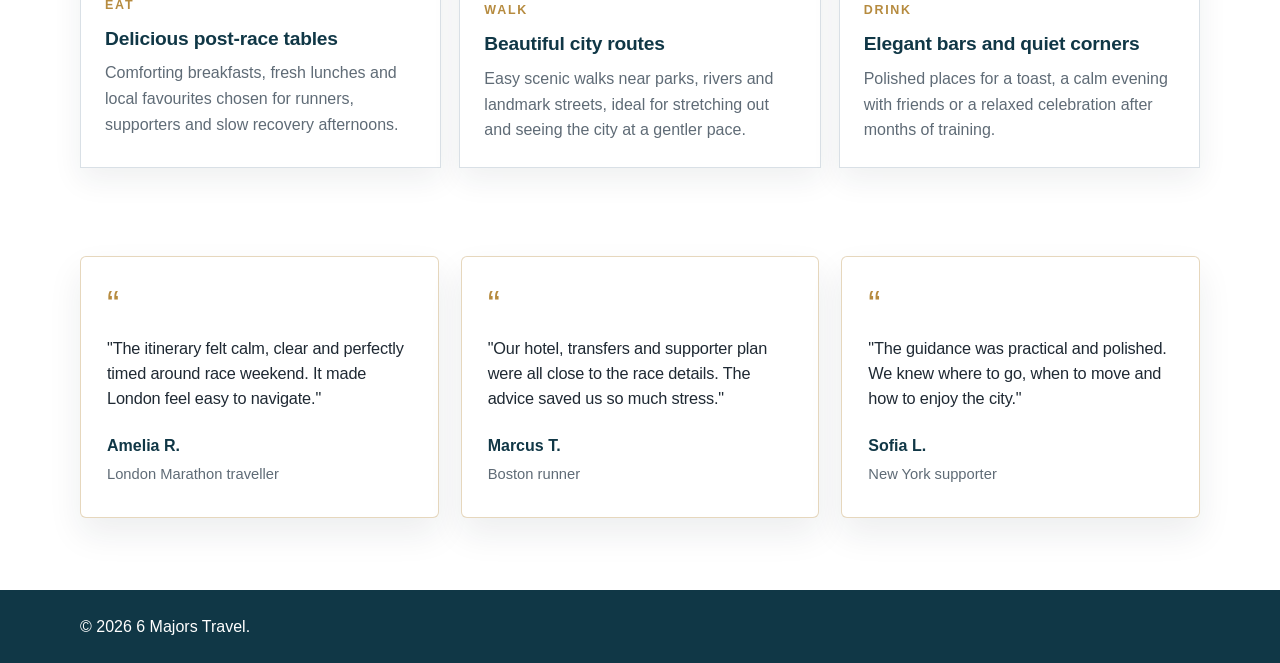
==== commit 53649c54: "mi cambio" ====
--- a/index.html
+++ b/index.html
@@ -12,7 +12,7 @@
   <header class="site-header">
     <nav class="navbar" aria-label="Main navigation">
       <a class="logo" href="index.html">6 Majors Travel</a>
-      <input class="nav-toggle-input" type="checkbox" id="nav-toggle-home">
+      <input class="nav-toggle-input" type="checkbox" id="nav-toggle-home" aria-label="Toggle navigation menu">
       <label class="nav-toggle" for="nav-toggle-home">
         <span class="nav-toggle-line" aria-hidden="true"></span>
       </label>
@@ -307,4 +307,4 @@
   </footer>
 </body>
 
-</html>+</html>
--- a/style.css
+++ b/style.css
@@ -40,6 +40,18 @@
 textarea:focus {
   outline: 3px solid rgba(24, 78, 95, 0.35);
   outline-offset: 2px;
+}
+
+.sr-only {
+  position: absolute;
+  width: 1px;
+  height: 1px;
+  padding: 0;
+  margin: -1px;
+  overflow: hidden;
+  clip: rect(0, 0, 0, 0);
+  white-space: nowrap;
+  border: 0;
 }
 
 .site-header {
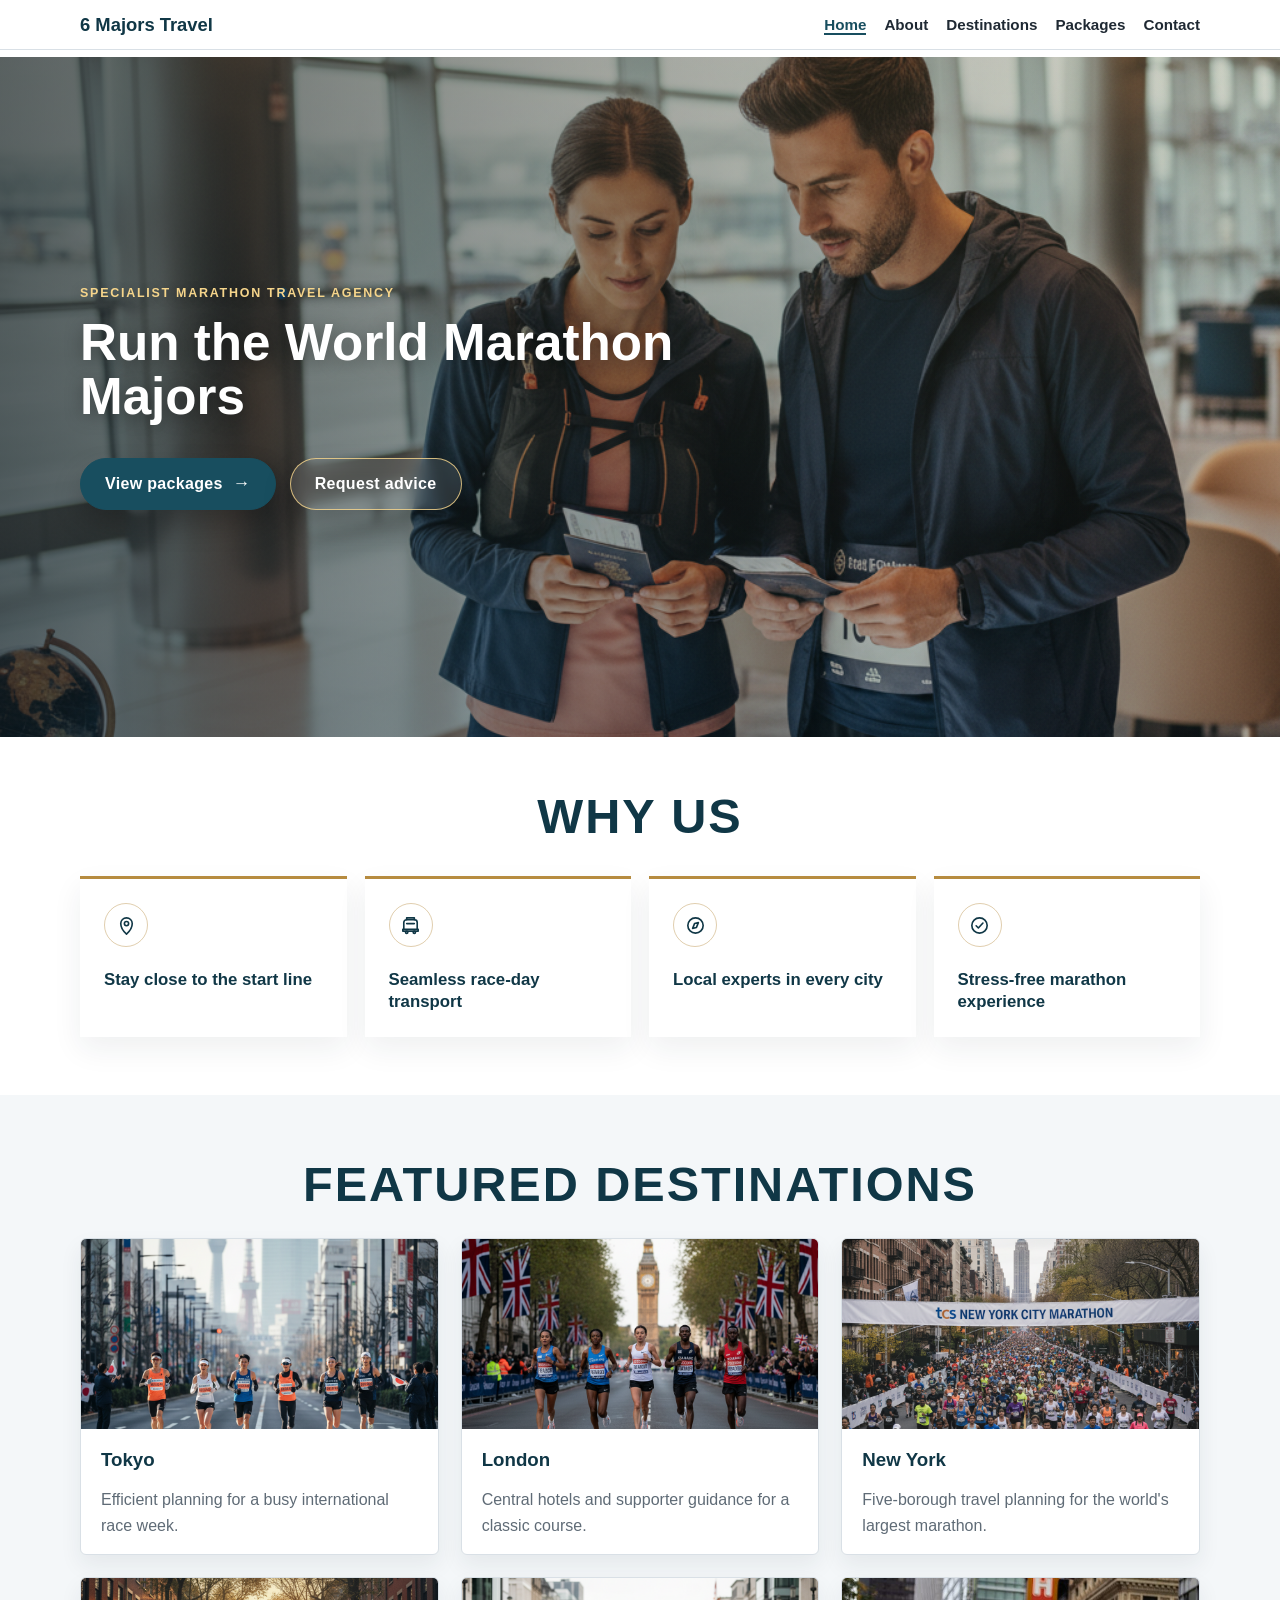
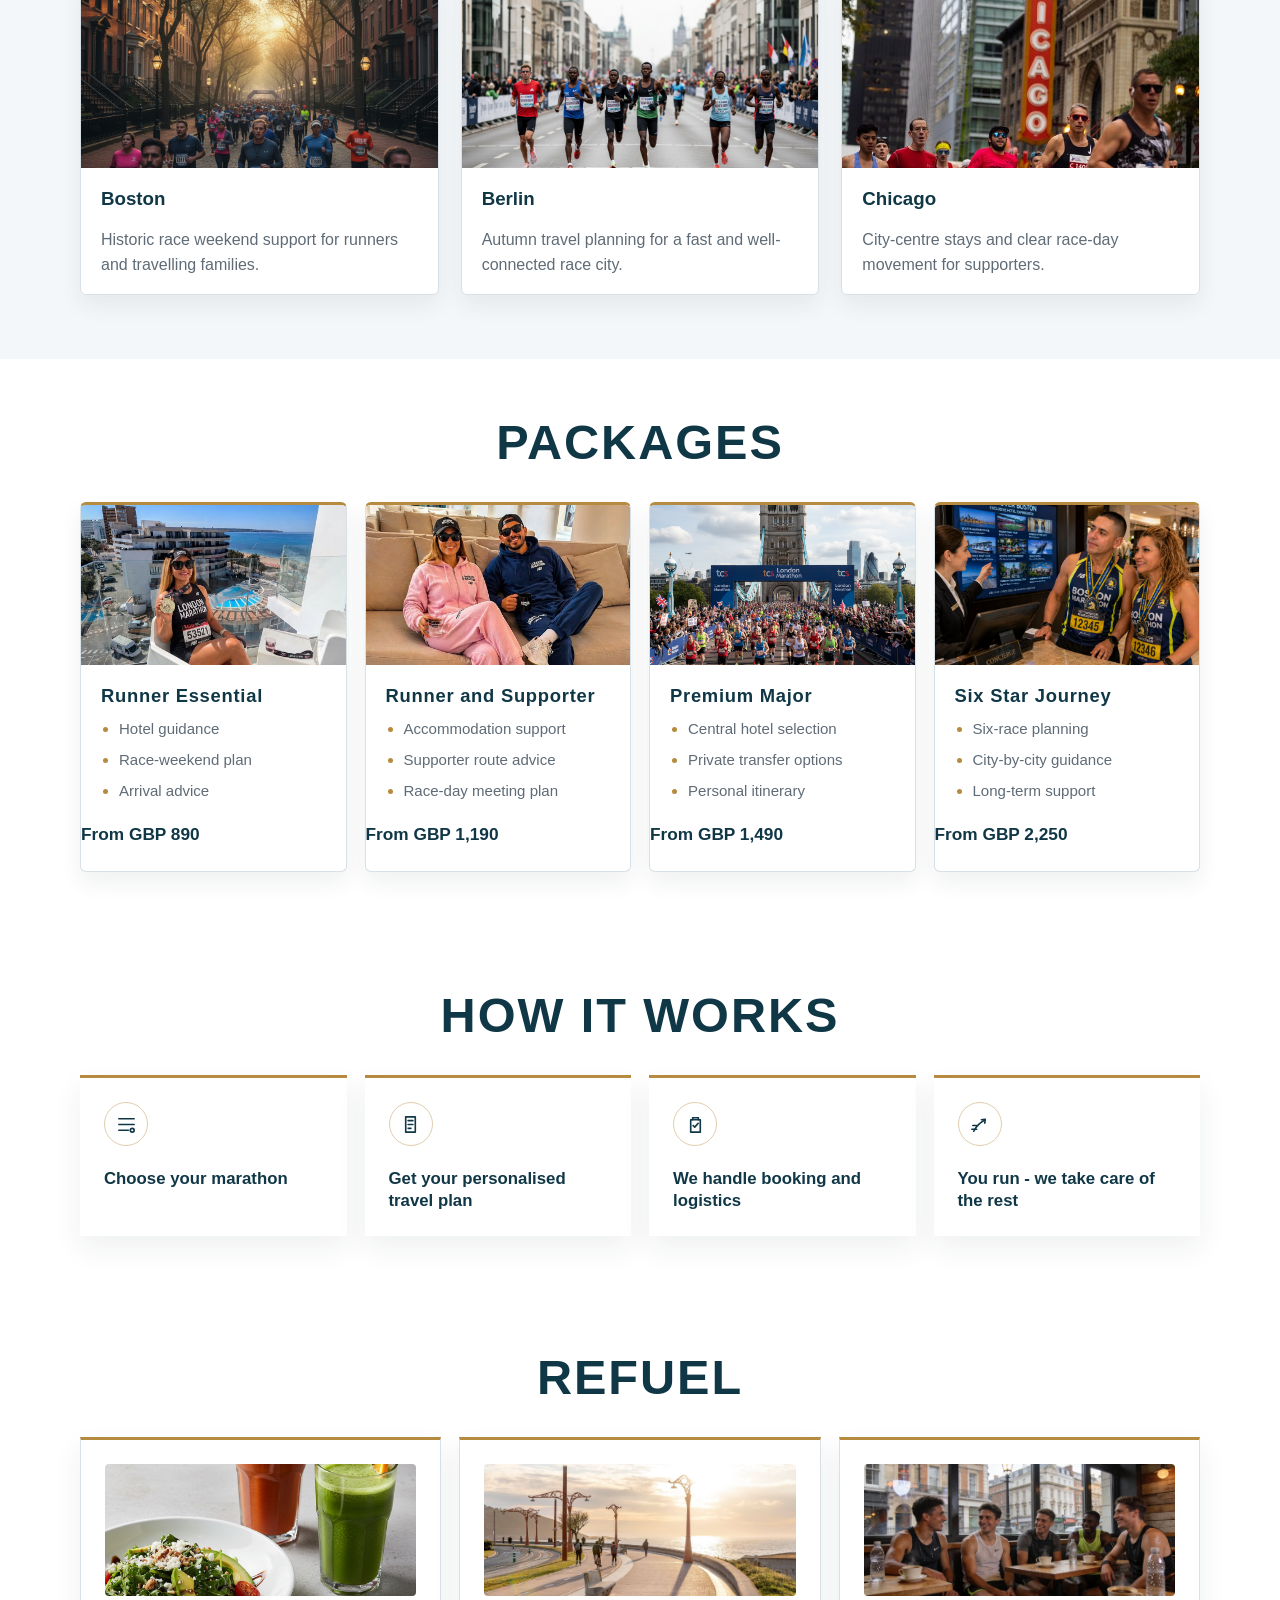
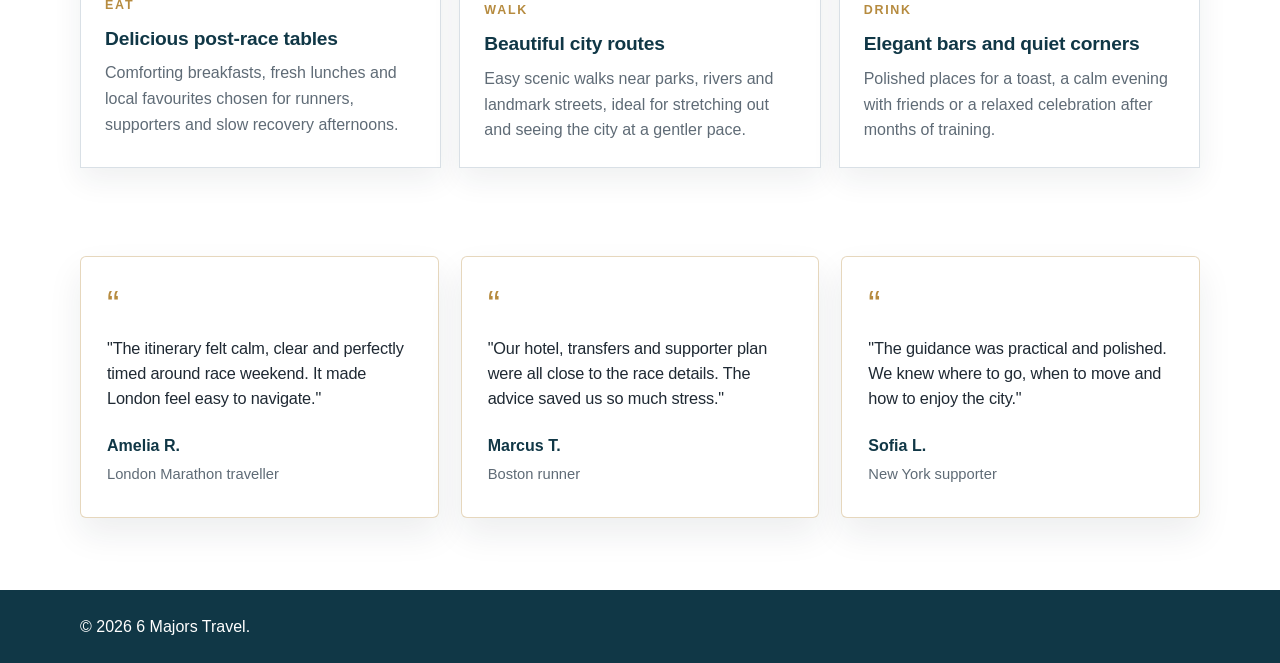
==== commit ad636e4a: "mi cambio" ====
--- a/index.html
+++ b/index.html
@@ -14,6 +14,7 @@
       <a class="logo" href="index.html">6 Majors Travel</a>
       <input class="nav-toggle-input" type="checkbox" id="nav-toggle-home" aria-label="Toggle navigation menu">
       <label class="nav-toggle" for="nav-toggle-home">
+        <span class="sr-only">Toggle navigation menu</span>
         <span class="nav-toggle-line" aria-hidden="true"></span>
       </label>
       <ul class="nav-links">
@@ -156,7 +157,7 @@
               <li>Race-weekend plan</li>
               <li>Arrival advice</li>
             </ul>
-            <p class="price">From GBP 890</p>
+            <h3 class="price">From GBP 890</h3>
           </a>
         </article>
         <article class="package-card">
@@ -169,7 +170,7 @@
               <li>Supporter route advice</li>
               <li>Race-day meeting plan</li>
             </ul>
-            <p class="price">From GBP 1,190</p>
+            <h3 class="price">From GBP 1,190</h3>
           </a>
         </article>
         <article class="package-card">
@@ -181,7 +182,7 @@
               <li>Private transfer options</li>
               <li>Personal itinerary</li>
             </ul>
-            <p class="price">From GBP 1,490</p>
+            <h3 class="price">From GBP 1,490</h3>
           </a>
         </article>
         <article class="package-card">
@@ -193,7 +194,7 @@
               <li>City-by-city guidance</li>
               <li>Long-term support</li>
             </ul>
-            <p class="price">From GBP 2,250</p>
+            <h3 class="price">From GBP 2,250</h3>
           </a>
         </article>
       </div>
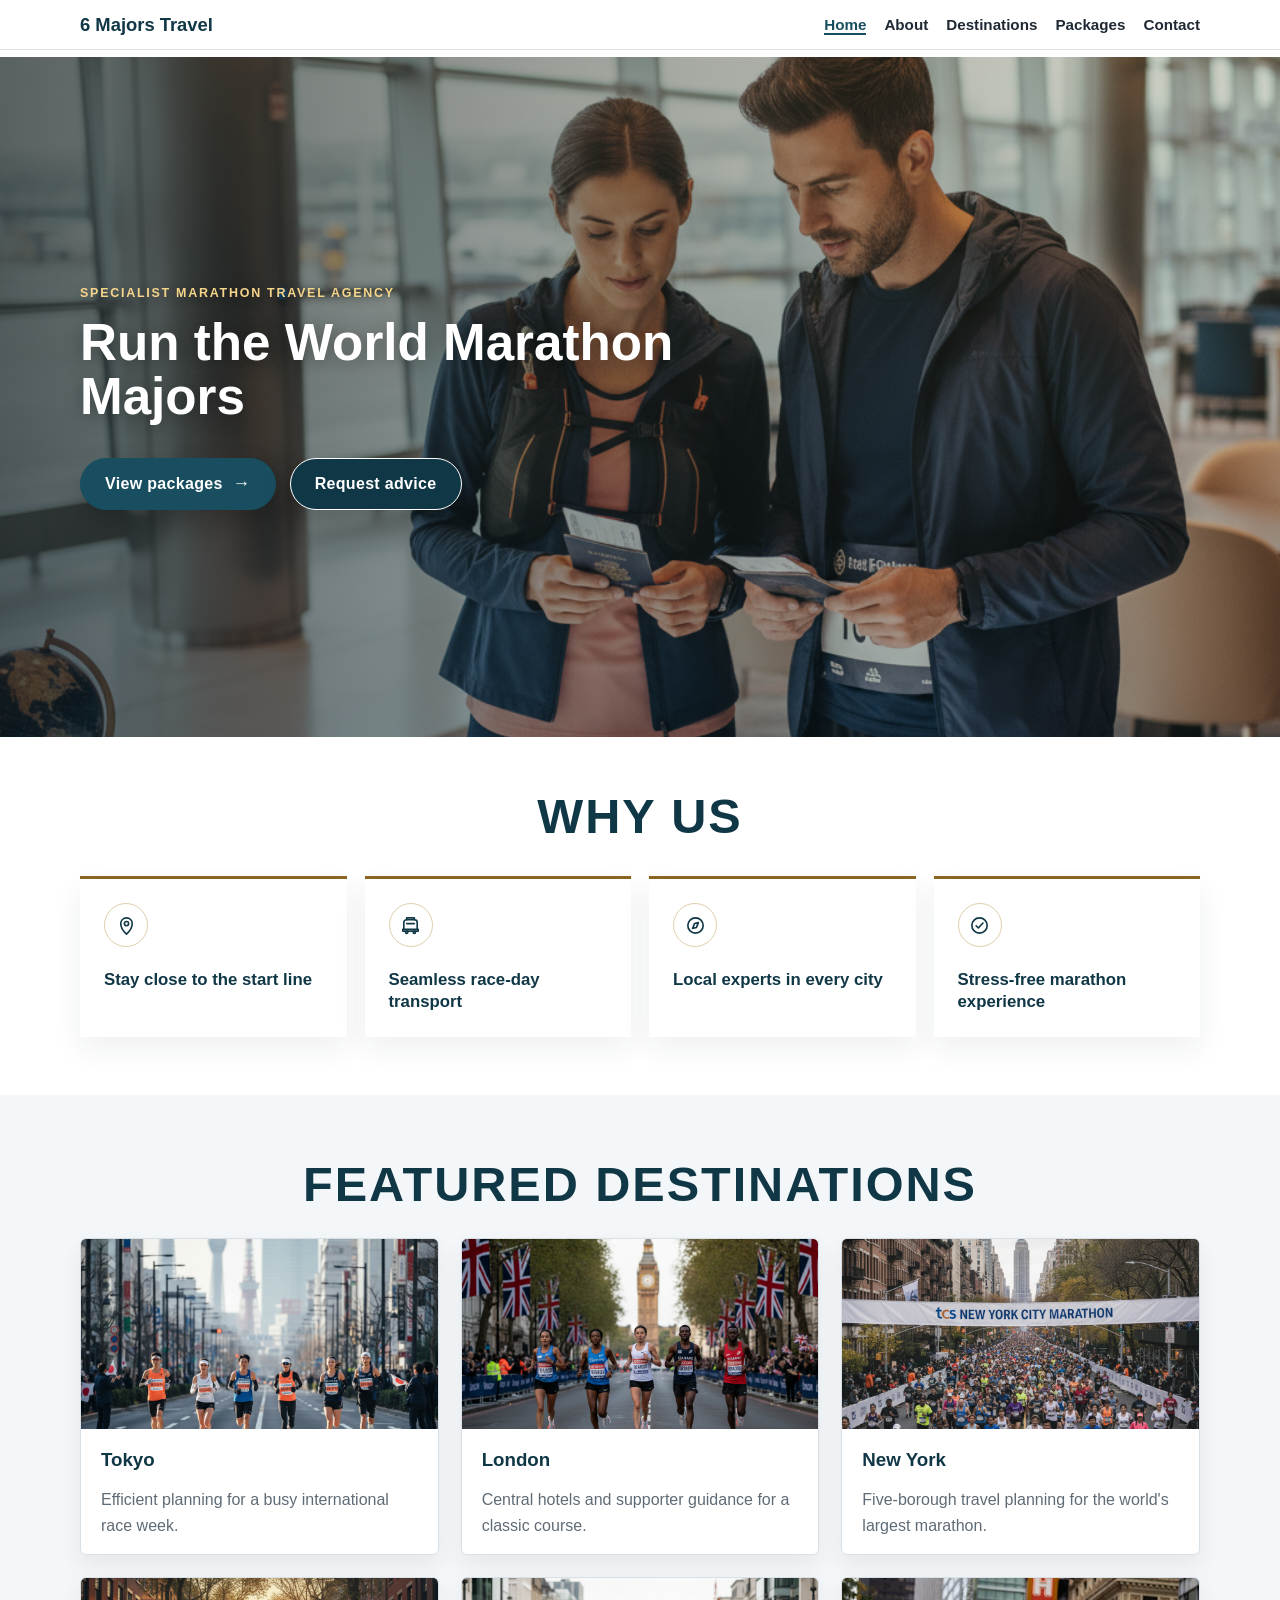
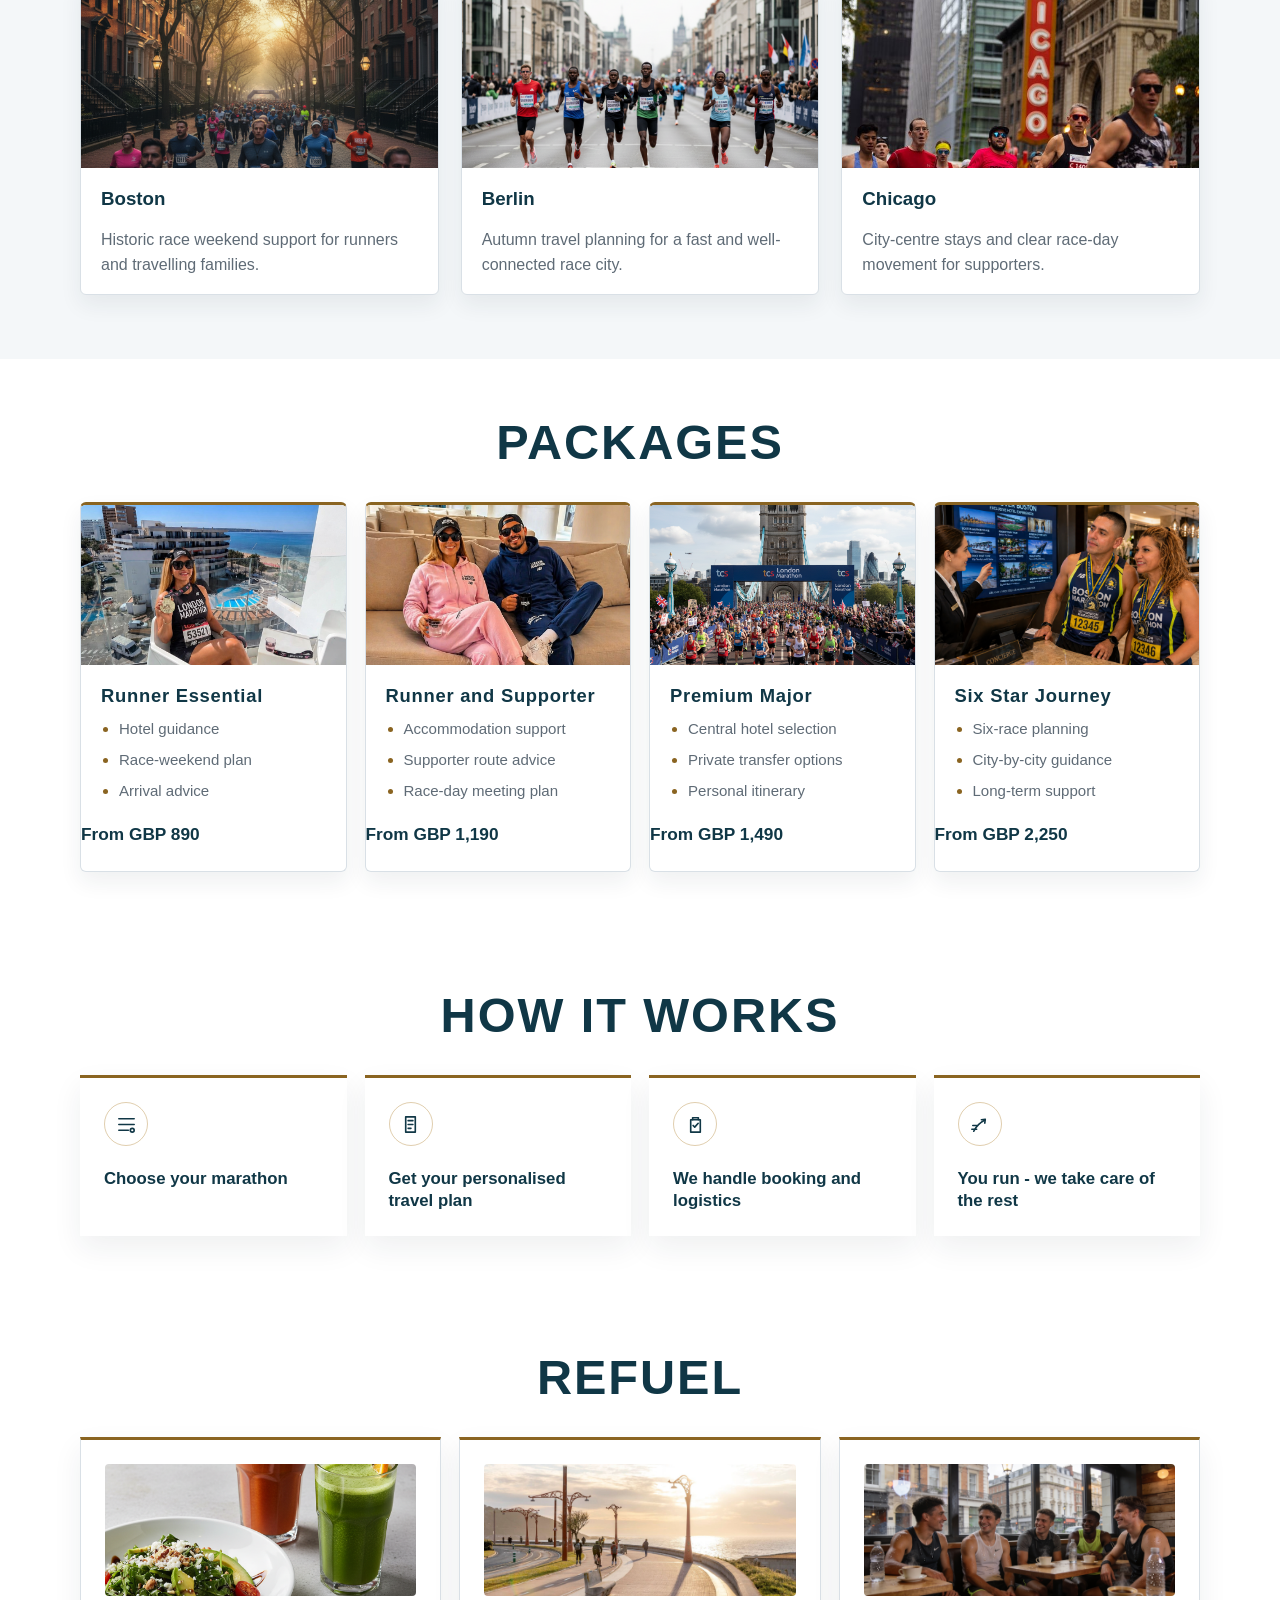
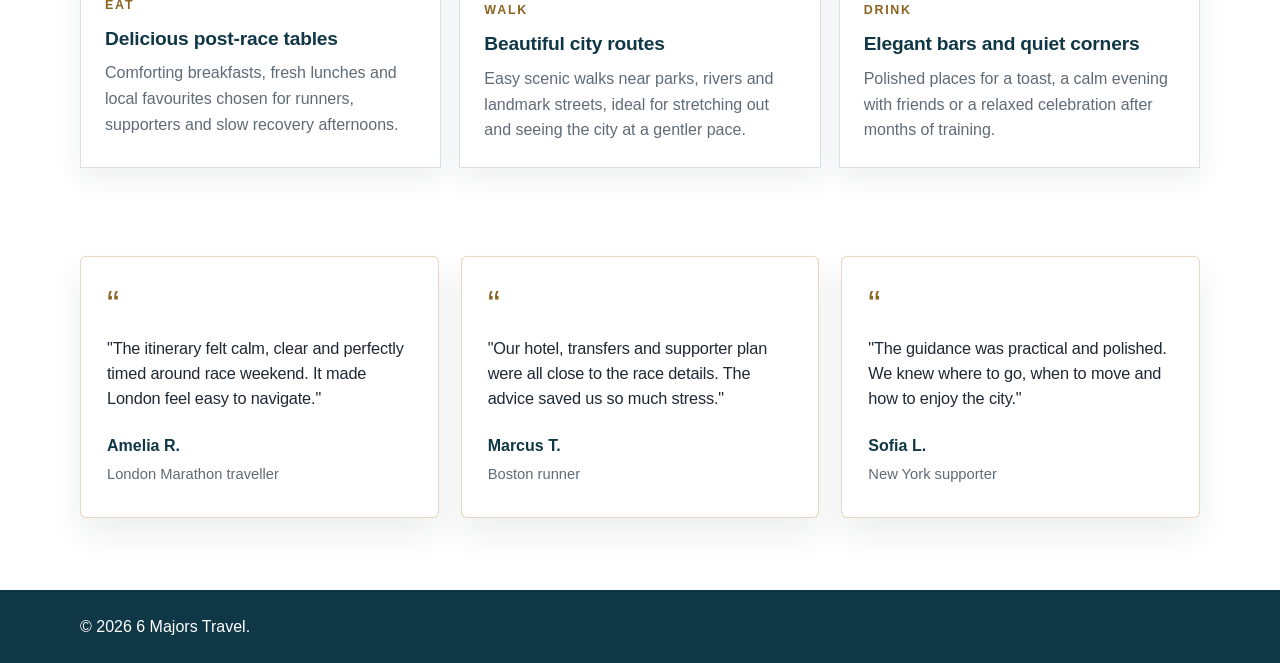
==== commit a8647944: "mi cambio" ====
--- a/index.html
+++ b/index.html
@@ -18,7 +18,7 @@
         <span class="nav-toggle-line" aria-hidden="true"></span>
       </label>
       <ul class="nav-links">
-        <li><a class="active" href="index.html">Home</a></li>
+        <li><a class="active" href="index.html" aria-current="page">Home</a></li>
         <li><a href="about.html">About</a></li>
         <li><a href="destinations.html">Destinations</a></li>
         <li><a href="packages.html">Packages</a></li>
@@ -96,46 +96,49 @@
       </div>
       <div class="destination-preview">
         <article>
-          <a class="destination-official-link" href="https://www.marathon.tokyo/en/" target="_blank" rel="noopener">
-            <img src="assets/tokio2.png" alt="Tokyo city race scene">
+          <a class="destination-official-link" href="https://www.marathon.tokyo/en/" target="_blank" rel="noopener"
+            aria-label="Tokyo marathon destination, opens official race website in a new tab">
+            <img src="assets/tokio2.png" alt="">
             <h3>Tokyo</h3>
             <p>Efficient planning for a busy international race week.</p>
           </a>
         </article>
         <article>
-          <a class="destination-official-link" href="https://www.tcslondonmarathon.com/" target="_blank" rel="noopener">
-            <img src="assets/londi.png" alt="London marathon travel scene">
+          <a class="destination-official-link" href="https://www.tcslondonmarathon.com/" target="_blank" rel="noopener"
+            aria-label="London marathon destination, opens official race website in a new tab">
+            <img src="assets/londi.png" alt="">
             <h3>London</h3>
             <p>Central hotels and supporter guidance for a classic course.</p>
           </a>
         </article>
         <article>
           <a class="destination-official-link" href="https://www.nyrr.org/tcsnycmarathon" target="_blank"
-            rel="noopener">
-            <img src="assets/nyork.png" alt="New York skyline">
+            rel="noopener" aria-label="New York marathon destination, opens official race website in a new tab">
+            <img src="assets/nyork.png" alt="">
             <h3>New York</h3>
             <p>Five-borough travel planning for the world's largest marathon.</p>
           </a>
         </article>
         <article>
           <a class="destination-official-link" href="https://www.baa.org/races/boston-marathon/" target="_blank"
-            rel="noopener">
-            <img src="assets/bostonepic.png" alt="Boston city race view">
+            rel="noopener" aria-label="Boston marathon destination, opens official race website in a new tab">
+            <img src="assets/bostonepic.png" alt="">
             <h3>Boston</h3>
             <p>Historic race weekend support for runners and travelling families.</p>
           </a>
         </article>
         <article>
           <a class="destination-official-link" href="https://www.bmw-berlin-marathon.com/en/" target="_blank"
-            rel="noopener">
-            <img src="assets/berli.png" alt="Berlin city view">
+            rel="noopener" aria-label="Berlin marathon destination, opens official race website in a new tab">
+            <img src="assets/berli.png" alt="">
             <h3>Berlin</h3>
             <p>Autumn travel planning for a fast and well-connected race city.</p>
           </a>
         </article>
         <article>
-          <a class="destination-official-link" href="https://www.chicagomarathon.com/" target="_blank" rel="noopener">
-            <img src="assets/chicago.jpg" alt="Chicago skyline">
+          <a class="destination-official-link" href="https://www.chicagomarathon.com/" target="_blank" rel="noopener"
+            aria-label="Chicago marathon destination, opens official race website in a new tab">
+            <img src="assets/chicago.jpg" alt="">
             <h3>Chicago</h3>
             <p>City-centre stays and clear race-day movement for supporters.</p>
           </a>
@@ -149,8 +152,8 @@
       </div>
       <div class="home-package-grid">
         <article class="package-card">
-          <a class="package-contact-link" href="contact.html">
-            <img src="assets/lucy3.png" alt="Runner Essential marathon travel package">
+          <a class="package-contact-link" href="contact.html" aria-label="Request information about the Runner Essential package">
+            <img src="assets/lucy3.png" alt="">
             <h2>Runner Essential</h2>
             <ul>
               <li>Hotel guidance</li>
@@ -161,8 +164,8 @@
           </a>
         </article>
         <article class="package-card">
-          <a class="package-contact-link" href="contact.html">
-            <img src="assets/lucy4.png" alt="Runner and supporter travel package"
+          <a class="package-contact-link" href="contact.html" aria-label="Request information about the Runner and Supporter package">
+            <img src="assets/lucy4.png" alt=""
               style="--media-pos: center 28%; --media-pos-mobile: center 24%;">
             <h2>Runner and Supporter</h2>
             <ul>
@@ -174,8 +177,8 @@
           </a>
         </article>
         <article class="package-card">
-          <a class="package-contact-link" href="contact.html">
-            <img src="assets/londonlast.png" alt="Premium city marathon travel package">
+          <a class="package-contact-link" href="contact.html" aria-label="Request information about the Premium Major package">
+            <img src="assets/londonlast.png" alt="">
             <h2>Premium Major</h2>
             <ul>
               <li>Central hotel selection</li>
@@ -186,8 +189,8 @@
           </a>
         </article>
         <article class="package-card">
-          <a class="package-contact-link" href="contact.html">
-            <img src="assets/luzhotel.png" alt="Six Star Journey hotel travel package">
+          <a class="package-contact-link" href="contact.html" aria-label="Request information about the Six Star Journey package">
+            <img src="assets/luzhotel.png" alt="">
             <h2>Six Star Journey</h2>
             <ul>
               <li>Six-race planning</li>
--- a/style.css
+++ b/style.css
@@ -6,7 +6,7 @@
   --soft: #f4f7f9;
   --brand: #184e5f;
   --brand-dark: #103746;
-  --accent: #b68b3f;
+  --accent: #8a6421;
   --shadow: 0 14px 32px rgba(31, 41, 51, 0.10);
 }
 
@@ -327,13 +327,13 @@
 }
 
 .hero .button-secondary {
-  border-color: rgba(246, 213, 139, 0.82);
-  background: rgba(255, 255, 255, 0.10);
+  border-color: #ffffff;
+  background: var(--brand-dark);
   color: #ffffff;
 }
 
 .hero .button-secondary:hover {
-  background: rgba(246, 213, 139, 0.18);
+  background: #184e5f;
 }
 
 .eyebrow {
